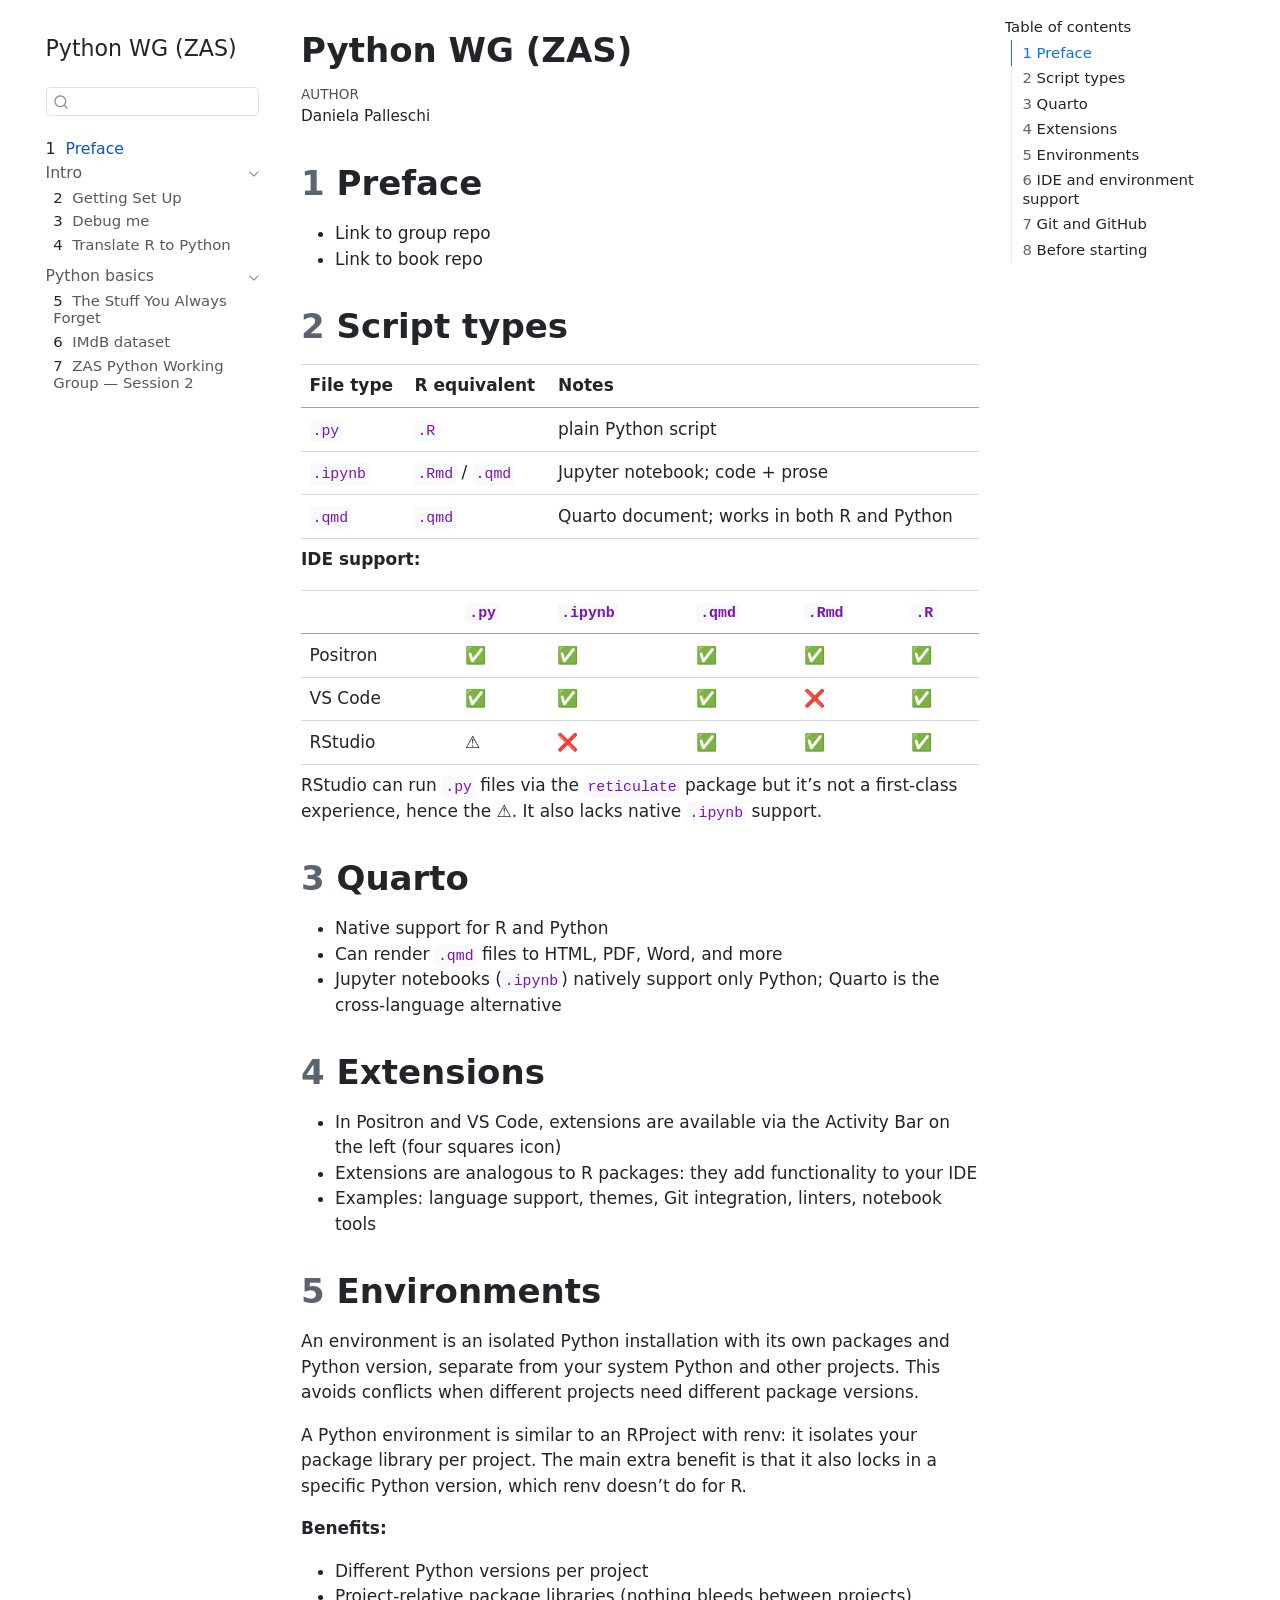
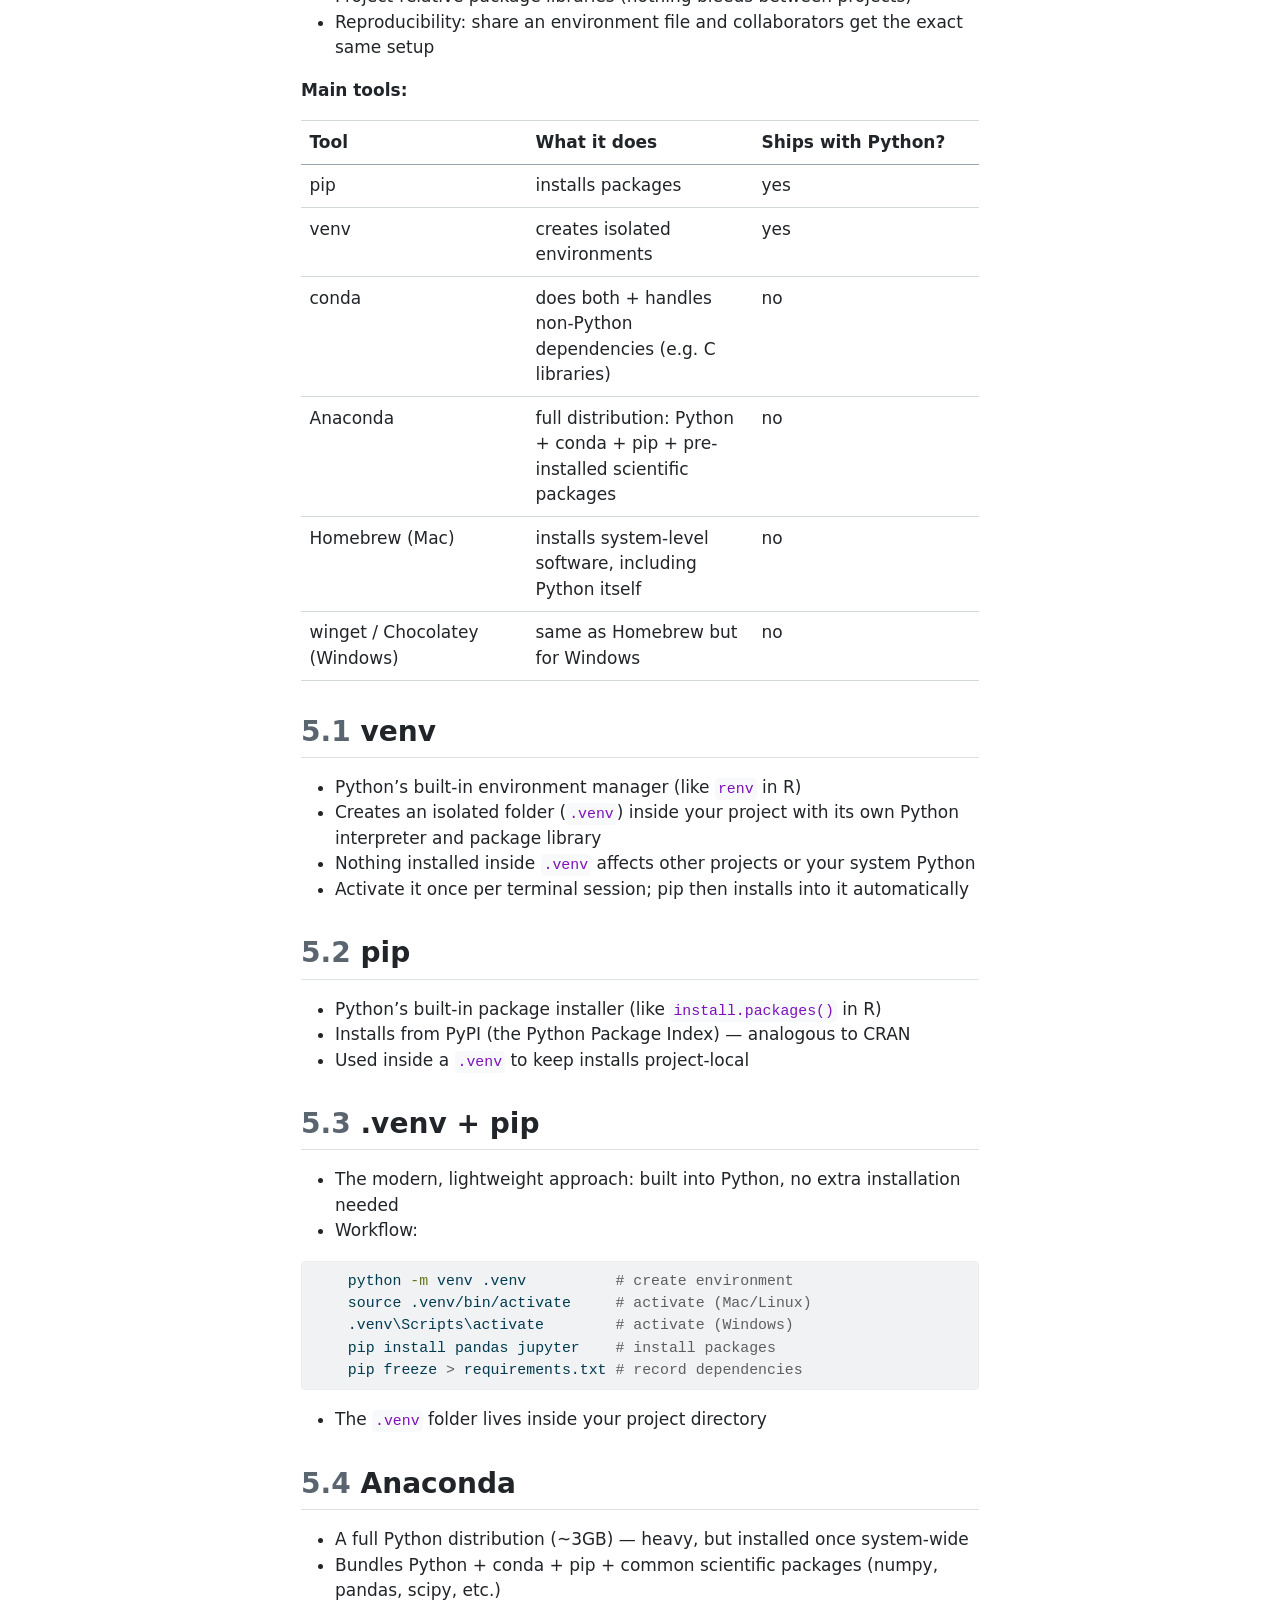
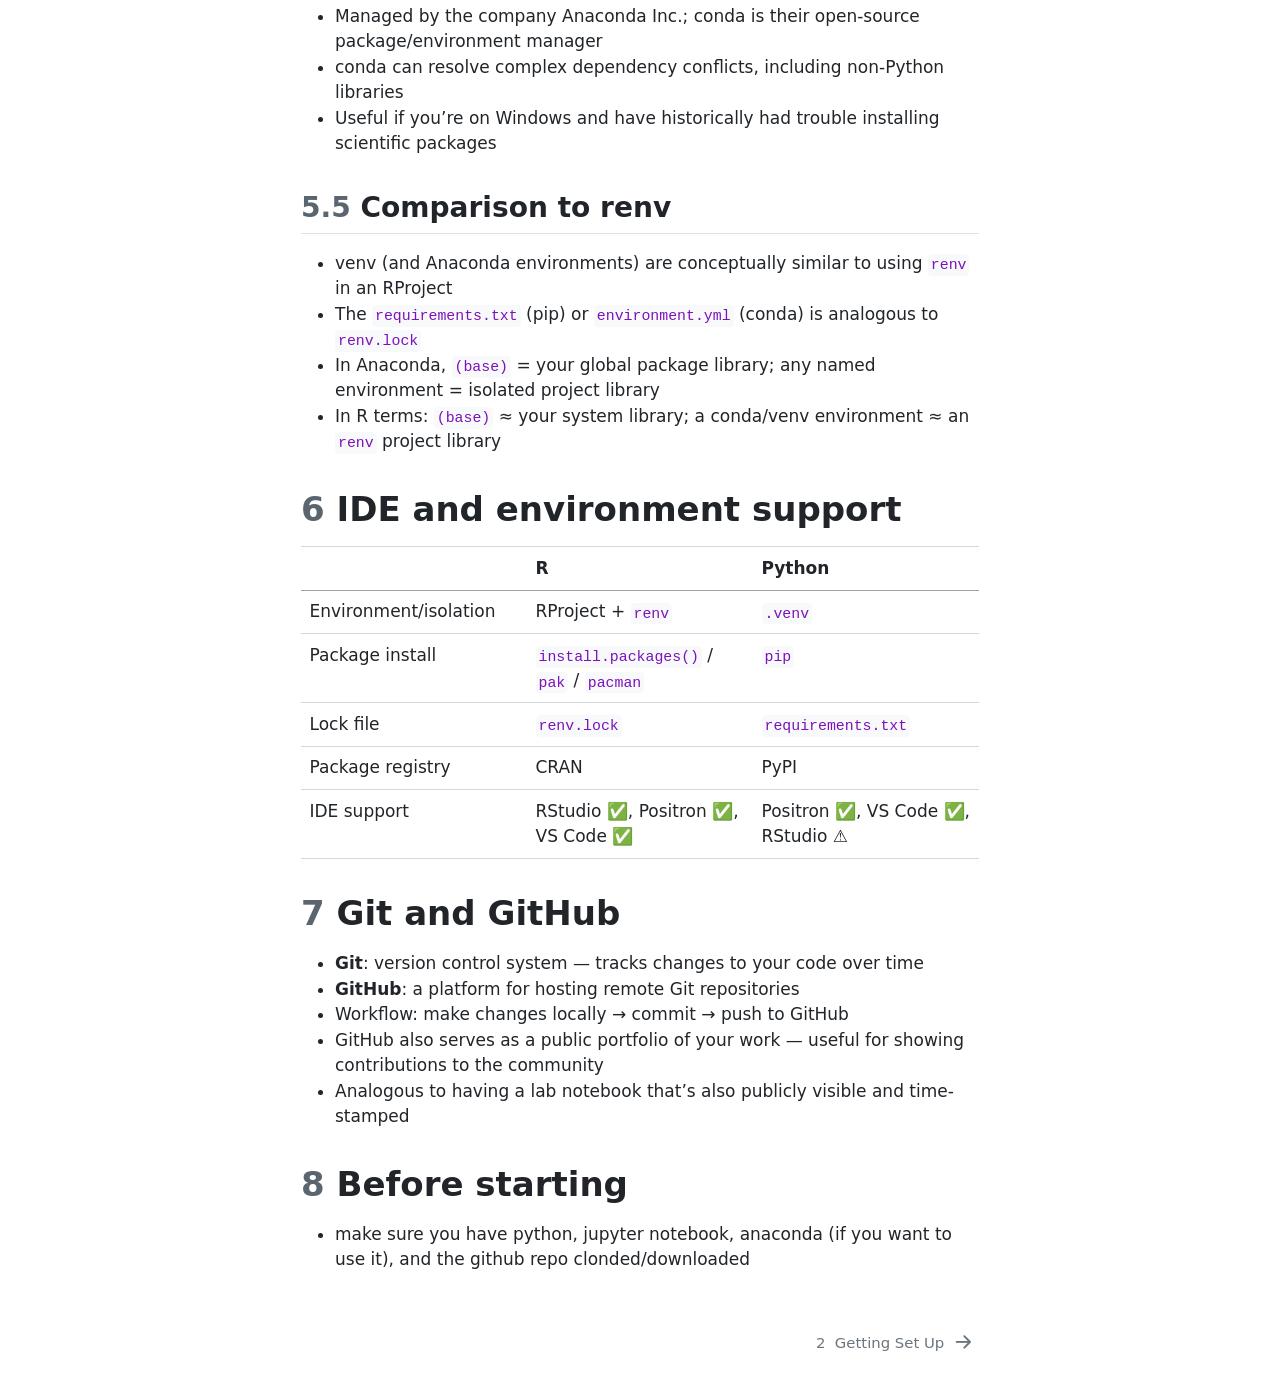
==== _book/index.html @ 99b17bc3 "edits & change code chunk styles" ====
<!DOCTYPE html>
<html xmlns="http://www.w3.org/1999/xhtml" lang="en" xml:lang="en"><head>

<meta charset="utf-8">
<meta name="generator" content="quarto-1.5.57">

<meta name="viewport" content="width=device-width, initial-scale=1.0, user-scalable=yes">

<meta name="author" content="Daniela Palleschi">

<title>Python WG (ZAS)</title>
<style>
code{white-space: pre-wrap;}
span.smallcaps{font-variant: small-caps;}
div.columns{display: flex; gap: min(4vw, 1.5em);}
div.column{flex: auto; overflow-x: auto;}
div.hanging-indent{margin-left: 1.5em; text-indent: -1.5em;}
ul.task-list{list-style: none;}
ul.task-list li input[type="checkbox"] {
  width: 0.8em;
  margin: 0 0.8em 0.2em -1em; /* quarto-specific, see https://github.com/quarto-dev/quarto-cli/issues/4556 */ 
  vertical-align: middle;
}
/* CSS for syntax highlighting */
pre > code.sourceCode { white-space: pre; position: relative; }
pre > code.sourceCode > span { line-height: 1.25; }
pre > code.sourceCode > span:empty { height: 1.2em; }
.sourceCode { overflow: visible; }
code.sourceCode > span { color: inherit; text-decoration: inherit; }
div.sourceCode { margin: 1em 0; }
pre.sourceCode { margin: 0; }
@media screen {
div.sourceCode { overflow: auto; }
}
@media print {
pre > code.sourceCode { white-space: pre-wrap; }
pre > code.sourceCode > span { display: inline-block; text-indent: -5em; padding-left: 5em; }
}
pre.numberSource code
  { counter-reset: source-line 0; }
pre.numberSource code > span
  { position: relative; left: -4em; counter-increment: source-line; }
pre.numberSource code > span > a:first-child::before
  { content: counter(source-line);
    position: relative; left: -1em; text-align: right; vertical-align: baseline;
    border: none; display: inline-block;
    -webkit-touch-callout: none; -webkit-user-select: none;
    -khtml-user-select: none; -moz-user-select: none;
    -ms-user-select: none; user-select: none;
    padding: 0 4px; width: 4em;
  }
pre.numberSource { margin-left: 3em;  padding-left: 4px; }
div.sourceCode
  {   }
@media screen {
pre > code.sourceCode > span > a:first-child::before { text-decoration: underline; }
}
</style>


<script src="site_libs/quarto-nav/quarto-nav.js"></script>
<script src="site_libs/quarto-nav/headroom.min.js"></script>
<script src="site_libs/clipboard/clipboard.min.js"></script>
<script src="site_libs/quarto-search/autocomplete.umd.js"></script>
<script src="site_libs/quarto-search/fuse.min.js"></script>
<script src="site_libs/quarto-search/quarto-search.js"></script>
<meta name="quarto:offset" content="./">
<link href="./daniela/01-intro/session1_handout.html" rel="next">
<script src="site_libs/quarto-html/quarto.js"></script>
<script src="site_libs/quarto-html/popper.min.js"></script>
<script src="site_libs/quarto-html/tippy.umd.min.js"></script>
<script src="site_libs/quarto-html/anchor.min.js"></script>
<link href="site_libs/quarto-html/tippy.css" rel="stylesheet">
<link href="site_libs/quarto-html/quarto-syntax-highlighting.css" rel="stylesheet" id="quarto-text-highlighting-styles">
<script src="site_libs/bootstrap/bootstrap.min.js"></script>
<link href="site_libs/bootstrap/bootstrap-icons.css" rel="stylesheet">
<link href="site_libs/bootstrap/bootstrap.min.css" rel="stylesheet" id="quarto-bootstrap" data-mode="light">
<script id="quarto-search-options" type="application/json">{
  "location": "sidebar",
  "copy-button": false,
  "collapse-after": 3,
  "panel-placement": "start",
  "type": "textbox",
  "limit": 50,
  "keyboard-shortcut": [
    "f",
    "/",
    "s"
  ],
  "show-item-context": false,
  "language": {
    "search-no-results-text": "No results",
    "search-matching-documents-text": "matching documents",
    "search-copy-link-title": "Copy link to search",
    "search-hide-matches-text": "Hide additional matches",
    "search-more-match-text": "more match in this document",
    "search-more-matches-text": "more matches in this document",
    "search-clear-button-title": "Clear",
    "search-text-placeholder": "",
    "search-detached-cancel-button-title": "Cancel",
    "search-submit-button-title": "Submit",
    "search-label": "Search"
  }
}</script>


<link rel="stylesheet" href="styles.css">
</head>

<body class="nav-sidebar floating">

<div id="quarto-search-results"></div>
  <header id="quarto-header" class="headroom fixed-top">
  <nav class="quarto-secondary-nav">
    <div class="container-fluid d-flex">
      <button type="button" class="quarto-btn-toggle btn" data-bs-toggle="collapse" role="button" data-bs-target=".quarto-sidebar-collapse-item" aria-controls="quarto-sidebar" aria-expanded="false" aria-label="Toggle sidebar navigation" onclick="if (window.quartoToggleHeadroom) { window.quartoToggleHeadroom(); }">
        <i class="bi bi-layout-text-sidebar-reverse"></i>
      </button>
        <nav class="quarto-page-breadcrumbs" aria-label="breadcrumb"><ol class="breadcrumb"><li class="breadcrumb-item"><a href="./index.html"><span class="chapter-number">1</span>&nbsp; <span class="chapter-title">Preface</span></a></li></ol></nav>
        <a class="flex-grow-1" role="navigation" data-bs-toggle="collapse" data-bs-target=".quarto-sidebar-collapse-item" aria-controls="quarto-sidebar" aria-expanded="false" aria-label="Toggle sidebar navigation" onclick="if (window.quartoToggleHeadroom) { window.quartoToggleHeadroom(); }">      
        </a>
      <button type="button" class="btn quarto-search-button" aria-label="Search" onclick="window.quartoOpenSearch();">
        <i class="bi bi-search"></i>
      </button>
    </div>
  </nav>
</header>
<!-- content -->
<div id="quarto-content" class="quarto-container page-columns page-rows-contents page-layout-article">
<!-- sidebar -->
  <nav id="quarto-sidebar" class="sidebar collapse collapse-horizontal quarto-sidebar-collapse-item sidebar-navigation floating overflow-auto">
    <div class="pt-lg-2 mt-2 text-left sidebar-header">
    <div class="sidebar-title mb-0 py-0">
      <a href="./">Python WG (ZAS)</a> 
    </div>
      </div>
        <div class="mt-2 flex-shrink-0 align-items-center">
        <div class="sidebar-search">
        <div id="quarto-search" class="" title="Search"></div>
        </div>
        </div>
    <div class="sidebar-menu-container"> 
    <ul class="list-unstyled mt-1">
        <li class="sidebar-item">
  <div class="sidebar-item-container"> 
  <a href="./index.html" class="sidebar-item-text sidebar-link active">
 <span class="menu-text"><span class="chapter-number">1</span>&nbsp; <span class="chapter-title">Preface</span></span></a>
  </div>
</li>
        <li class="sidebar-item sidebar-item-section">
      <div class="sidebar-item-container"> 
            <a class="sidebar-item-text sidebar-link text-start" data-bs-toggle="collapse" data-bs-target="#quarto-sidebar-section-1" role="navigation" aria-expanded="true">
 <span class="menu-text">Intro</span></a>
          <a class="sidebar-item-toggle text-start" data-bs-toggle="collapse" data-bs-target="#quarto-sidebar-section-1" role="navigation" aria-expanded="true" aria-label="Toggle section">
            <i class="bi bi-chevron-right ms-2"></i>
          </a> 
      </div>
      <ul id="quarto-sidebar-section-1" class="collapse list-unstyled sidebar-section depth1 show">  
          <li class="sidebar-item">
  <div class="sidebar-item-container"> 
  <a href="./daniela/01-intro/session1_handout.html" class="sidebar-item-text sidebar-link">
 <span class="menu-text"><span class="chapter-number">2</span>&nbsp; <span class="chapter-title">Getting Set Up</span></span></a>
  </div>
</li>
          <li class="sidebar-item">
  <div class="sidebar-item-container"> 
  <a href="./daniela/01-intro/exercise_01_debug_me.html" class="sidebar-item-text sidebar-link">
 <span class="menu-text"><span class="chapter-number">3</span>&nbsp; <span class="chapter-title">Debug me</span></span></a>
  </div>
</li>
          <li class="sidebar-item">
  <div class="sidebar-item-container"> 
  <a href="./daniela/01-intro/exercise_02_r_to_python.html" class="sidebar-item-text sidebar-link">
 <span class="menu-text"><span class="chapter-number">4</span>&nbsp; <span class="chapter-title">Translate R to Python</span></span></a>
  </div>
</li>
      </ul>
  </li>
        <li class="sidebar-item sidebar-item-section">
      <div class="sidebar-item-container"> 
            <a class="sidebar-item-text sidebar-link text-start" data-bs-toggle="collapse" data-bs-target="#quarto-sidebar-section-2" role="navigation" aria-expanded="true">
 <span class="menu-text">Python basics</span></a>
          <a class="sidebar-item-toggle text-start" data-bs-toggle="collapse" data-bs-target="#quarto-sidebar-section-2" role="navigation" aria-expanded="true" aria-label="Toggle section">
            <i class="bi bi-chevron-right ms-2"></i>
          </a> 
      </div>
      <ul id="quarto-sidebar-section-2" class="collapse list-unstyled sidebar-section depth1 show">  
          <li class="sidebar-item">
  <div class="sidebar-item-container"> 
  <a href="./daniela/02-basics/session2_handout.html" class="sidebar-item-text sidebar-link">
 <span class="menu-text"><span class="chapter-number">5</span>&nbsp; <span class="chapter-title">The Stuff You Always Forget</span></span></a>
  </div>
</li>
          <li class="sidebar-item">
  <div class="sidebar-item-container"> 
  <a href="./daniela/02-basics/cleaning-imdb-dataset.html" class="sidebar-item-text sidebar-link">
 <span class="menu-text"><span class="chapter-number">6</span>&nbsp; <span class="chapter-title">IMdB dataset</span></span></a>
  </div>
</li>
          <li class="sidebar-item">
  <div class="sidebar-item-container"> 
  <a href="./daniela/02-basics/session2_exercise.html" class="sidebar-item-text sidebar-link">
 <span class="menu-text"><span class="chapter-number">7</span>&nbsp; <span class="chapter-title">ZAS Python Working Group — Session 2</span></span></a>
  </div>
</li>
      </ul>
  </li>
    </ul>
    </div>
</nav>
<div id="quarto-sidebar-glass" class="quarto-sidebar-collapse-item" data-bs-toggle="collapse" data-bs-target=".quarto-sidebar-collapse-item"></div>
<!-- margin-sidebar -->
    <div id="quarto-margin-sidebar" class="sidebar margin-sidebar">
        <nav id="TOC" role="doc-toc" class="toc-active">
    <h2 id="toc-title">Table of contents</h2>
   
  <ul>
  <li><a href="#preface" id="toc-preface" class="nav-link active" data-scroll-target="#preface"><span class="header-section-number">1</span> Preface</a></li>
  <li><a href="#script-types" id="toc-script-types" class="nav-link" data-scroll-target="#script-types"><span class="header-section-number">2</span> Script types</a></li>
  <li><a href="#quarto" id="toc-quarto" class="nav-link" data-scroll-target="#quarto"><span class="header-section-number">3</span> Quarto</a></li>
  <li><a href="#extensions" id="toc-extensions" class="nav-link" data-scroll-target="#extensions"><span class="header-section-number">4</span> Extensions</a></li>
  <li><a href="#environments" id="toc-environments" class="nav-link" data-scroll-target="#environments"><span class="header-section-number">5</span> Environments</a>
  <ul class="collapse">
  <li><a href="#venv" id="toc-venv" class="nav-link" data-scroll-target="#venv"><span class="header-section-number">5.1</span> venv</a></li>
  <li><a href="#pip" id="toc-pip" class="nav-link" data-scroll-target="#pip"><span class="header-section-number">5.2</span> pip</a></li>
  <li><a href="#venv-pip" id="toc-venv-pip" class="nav-link" data-scroll-target="#venv-pip"><span class="header-section-number">5.3</span> .venv + pip</a></li>
  <li><a href="#anaconda" id="toc-anaconda" class="nav-link" data-scroll-target="#anaconda"><span class="header-section-number">5.4</span> Anaconda</a></li>
  <li><a href="#comparison-to-renv" id="toc-comparison-to-renv" class="nav-link" data-scroll-target="#comparison-to-renv"><span class="header-section-number">5.5</span> Comparison to renv</a></li>
  </ul></li>
  <li><a href="#ide-and-environment-support" id="toc-ide-and-environment-support" class="nav-link" data-scroll-target="#ide-and-environment-support"><span class="header-section-number">6</span> IDE and environment support</a></li>
  <li><a href="#git-and-github" id="toc-git-and-github" class="nav-link" data-scroll-target="#git-and-github"><span class="header-section-number">7</span> Git and GitHub</a></li>
  <li><a href="#before-starting" id="toc-before-starting" class="nav-link" data-scroll-target="#before-starting"><span class="header-section-number">8</span> Before starting</a></li>
  </ul>
</nav>
    </div>
<!-- main -->
<main class="content" id="quarto-document-content">

<header id="title-block-header" class="quarto-title-block default">
<div class="quarto-title">
<h1 class="title">Python WG (ZAS)</h1>
</div>



<div class="quarto-title-meta">

    <div>
    <div class="quarto-title-meta-heading">Author</div>
    <div class="quarto-title-meta-contents">
             <p>Daniela Palleschi </p>
          </div>
  </div>
    
  
    
  </div>
  


</header>


<section id="preface" class="level1" data-number="1">
<h1 data-number="1"><span class="header-section-number">1</span> Preface</h1>
<ul>
<li>Link to group repo</li>
<li>Link to book repo</li>
</ul>
</section>
<section id="script-types" class="level1" data-number="2">
<h1 data-number="2"><span class="header-section-number">2</span> Script types</h1>
<table class="caption-top table">
<thead>
<tr class="header">
<th>File type</th>
<th>R equivalent</th>
<th>Notes</th>
</tr>
</thead>
<tbody>
<tr class="odd">
<td><code>.py</code></td>
<td><code>.R</code></td>
<td>plain Python script</td>
</tr>
<tr class="even">
<td><code>.ipynb</code></td>
<td><code>.Rmd</code> / <code>.qmd</code></td>
<td>Jupyter notebook; code + prose</td>
</tr>
<tr class="odd">
<td><code>.qmd</code></td>
<td><code>.qmd</code></td>
<td>Quarto document; works in both R and Python</td>
</tr>
</tbody>
</table>
<p><strong>IDE support:</strong></p>
<table class="caption-top table">
<thead>
<tr class="header">
<th></th>
<th><code>.py</code></th>
<th><code>.ipynb</code></th>
<th><code>.qmd</code></th>
<th><code>.Rmd</code></th>
<th><code>.R</code></th>
</tr>
</thead>
<tbody>
<tr class="odd">
<td>Positron</td>
<td>✅</td>
<td>✅</td>
<td>✅</td>
<td>✅</td>
<td>✅</td>
</tr>
<tr class="even">
<td>VS Code</td>
<td>✅</td>
<td>✅</td>
<td>✅</td>
<td>❌</td>
<td>✅</td>
</tr>
<tr class="odd">
<td>RStudio</td>
<td>⚠️</td>
<td>❌</td>
<td>✅</td>
<td>✅</td>
<td>✅</td>
</tr>
</tbody>
</table>
<p>RStudio can run <code>.py</code> files via the <code>reticulate</code> package but it’s not a first-class experience, hence the ⚠️. It also lacks native <code>.ipynb</code> support.</p>
</section>
<section id="quarto" class="level1" data-number="3">
<h1 data-number="3"><span class="header-section-number">3</span> Quarto</h1>
<ul>
<li>Native support for R and Python</li>
<li>Can render <code>.qmd</code> files to HTML, PDF, Word, and more</li>
<li>Jupyter notebooks (<code>.ipynb</code>) natively support only Python; Quarto is the cross-language alternative</li>
</ul>
</section>
<section id="extensions" class="level1" data-number="4">
<h1 data-number="4"><span class="header-section-number">4</span> Extensions</h1>
<ul>
<li>In Positron and VS Code, extensions are available via the Activity Bar on the left (four squares icon)</li>
<li>Extensions are analogous to R packages: they add functionality to your IDE</li>
<li>Examples: language support, themes, Git integration, linters, notebook tools</li>
</ul>
</section>
<section id="environments" class="level1" data-number="5">
<h1 data-number="5"><span class="header-section-number">5</span> Environments</h1>
<p>An environment is an isolated Python installation with its own packages and Python version, separate from your system Python and other projects. This avoids conflicts when different projects need different package versions.</p>
<p>A Python environment is similar to an RProject with renv: it isolates your package library per project. The main extra benefit is that it also locks in a specific Python version, which renv doesn’t do for R.</p>
<p><strong>Benefits:</strong></p>
<ul>
<li>Different Python versions per project</li>
<li>Project-relative package libraries (nothing bleeds between projects)</li>
<li>Reproducibility: share an environment file and collaborators get the exact same setup</li>
</ul>
<p><strong>Main tools:</strong></p>
<table class="caption-top table">
<colgroup>
<col style="width: 33%">
<col style="width: 33%">
<col style="width: 33%">
</colgroup>
<thead>
<tr class="header">
<th>Tool</th>
<th>What it does</th>
<th>Ships with Python?</th>
</tr>
</thead>
<tbody>
<tr class="odd">
<td>pip</td>
<td>installs packages</td>
<td>yes</td>
</tr>
<tr class="even">
<td>venv</td>
<td>creates isolated environments</td>
<td>yes</td>
</tr>
<tr class="odd">
<td>conda</td>
<td>does both + handles non-Python dependencies (e.g.&nbsp;C libraries)</td>
<td>no</td>
</tr>
<tr class="even">
<td>Anaconda</td>
<td>full distribution: Python + conda + pip + pre-installed scientific packages</td>
<td>no</td>
</tr>
<tr class="odd">
<td>Homebrew (Mac)</td>
<td>installs system-level software, including Python itself</td>
<td>no</td>
</tr>
<tr class="even">
<td>winget / Chocolatey (Windows)</td>
<td>same as Homebrew but for Windows</td>
<td>no</td>
</tr>
</tbody>
</table>
<section id="venv" class="level2" data-number="5.1">
<h2 data-number="5.1" class="anchored" data-anchor-id="venv"><span class="header-section-number">5.1</span> venv</h2>
<ul>
<li>Python’s built-in environment manager (like <code>renv</code> in R)</li>
<li>Creates an isolated folder (<code>.venv</code>) inside your project with its own Python interpreter and package library</li>
<li>Nothing installed inside <code>.venv</code> affects other projects or your system Python</li>
<li>Activate it once per terminal session; pip then installs into it automatically</li>
</ul>
</section>
<section id="pip" class="level2" data-number="5.2">
<h2 data-number="5.2" class="anchored" data-anchor-id="pip"><span class="header-section-number">5.2</span> pip</h2>
<ul>
<li>Python’s built-in package installer (like <code>install.packages()</code> in R)</li>
<li>Installs from PyPI (the Python Package Index) — analogous to CRAN</li>
<li>Used inside a <code>.venv</code> to keep installs project-local</li>
</ul>
</section>
<section id="venv-pip" class="level2" data-number="5.3">
<h2 data-number="5.3" class="anchored" data-anchor-id="venv-pip"><span class="header-section-number">5.3</span> .venv + pip</h2>
<ul>
<li>The modern, lightweight approach: built into Python, no extra installation needed</li>
<li>Workflow:</li>
</ul>
<div class="sourceCode" id="cb1"><pre class="sourceCode bash code-with-copy"><code class="sourceCode bash"><span id="cb1-1"><a href="#cb1-1" aria-hidden="true" tabindex="-1"></a>    <span class="ex">python</span> <span class="at">-m</span> venv .venv          <span class="co"># create environment</span></span>
<span id="cb1-2"><a href="#cb1-2" aria-hidden="true" tabindex="-1"></a>    <span class="bu">source</span> .venv/bin/activate     <span class="co"># activate (Mac/Linux)</span></span>
<span id="cb1-3"><a href="#cb1-3" aria-hidden="true" tabindex="-1"></a>    <span class="ex">.venv\Scripts\activate</span>        <span class="co"># activate (Windows)</span></span>
<span id="cb1-4"><a href="#cb1-4" aria-hidden="true" tabindex="-1"></a>    <span class="ex">pip</span> install pandas jupyter    <span class="co"># install packages</span></span>
<span id="cb1-5"><a href="#cb1-5" aria-hidden="true" tabindex="-1"></a>    <span class="ex">pip</span> freeze <span class="op">&gt;</span> requirements.txt <span class="co"># record dependencies</span></span></code><button title="Copy to Clipboard" class="code-copy-button"><i class="bi"></i></button></pre></div>
<ul>
<li>The <code>.venv</code> folder lives inside your project directory</li>
</ul>
</section>
<section id="anaconda" class="level2" data-number="5.4">
<h2 data-number="5.4" class="anchored" data-anchor-id="anaconda"><span class="header-section-number">5.4</span> Anaconda</h2>
<ul>
<li>A full Python distribution (~3GB) — heavy, but installed once system-wide</li>
<li>Bundles Python + conda + pip + common scientific packages (numpy, pandas, scipy, etc.)</li>
<li>Managed by the company Anaconda Inc.; conda is their open-source package/environment manager</li>
<li>conda can resolve complex dependency conflicts, including non-Python libraries</li>
<li>Useful if you’re on Windows and have historically had trouble installing scientific packages</li>
</ul>
</section>
<section id="comparison-to-renv" class="level2" data-number="5.5">
<h2 data-number="5.5" class="anchored" data-anchor-id="comparison-to-renv"><span class="header-section-number">5.5</span> Comparison to renv</h2>
<ul>
<li>venv (and Anaconda environments) are conceptually similar to using <code>renv</code> in an RProject</li>
<li>The <code>requirements.txt</code> (pip) or <code>environment.yml</code> (conda) is analogous to <code>renv.lock</code></li>
<li>In Anaconda, <code>(base)</code> = your global package library; any named environment = isolated project library</li>
<li>In R terms: <code>(base)</code> ≈ your system library; a conda/venv environment ≈ an <code>renv</code> project library</li>
</ul>
</section>
</section>
<section id="ide-and-environment-support" class="level1" data-number="6">
<h1 data-number="6"><span class="header-section-number">6</span> IDE and environment support</h1>
<table class="caption-top table">
<colgroup>
<col style="width: 33%">
<col style="width: 33%">
<col style="width: 33%">
</colgroup>
<thead>
<tr class="header">
<th></th>
<th>R</th>
<th>Python</th>
</tr>
</thead>
<tbody>
<tr class="odd">
<td>Environment/isolation</td>
<td>RProject + <code>renv</code></td>
<td><code>.venv</code></td>
</tr>
<tr class="even">
<td>Package install</td>
<td><code>install.packages()</code> / <code>pak</code> / <code>pacman</code></td>
<td><code>pip</code></td>
</tr>
<tr class="odd">
<td>Lock file</td>
<td><code>renv.lock</code></td>
<td><code>requirements.txt</code></td>
</tr>
<tr class="even">
<td>Package registry</td>
<td>CRAN</td>
<td>PyPI</td>
</tr>
<tr class="odd">
<td>IDE support</td>
<td>RStudio ✅, Positron ✅, VS Code ✅</td>
<td>Positron ✅, VS Code ✅, RStudio ⚠️</td>
</tr>
</tbody>
</table>
</section>
<section id="git-and-github" class="level1" data-number="7">
<h1 data-number="7"><span class="header-section-number">7</span> Git and GitHub</h1>
<ul>
<li><strong>Git</strong>: version control system — tracks changes to your code over time</li>
<li><strong>GitHub</strong>: a platform for hosting remote Git repositories</li>
<li>Workflow: make changes locally → commit → push to GitHub</li>
<li>GitHub also serves as a public portfolio of your work — useful for showing contributions to the community</li>
<li>Analogous to having a lab notebook that’s also publicly visible and time-stamped</li>
</ul>
</section>
<section id="before-starting" class="level1" data-number="8">
<h1 data-number="8"><span class="header-section-number">8</span> Before starting</h1>
<ul>
<li>make sure you have python, jupyter notebook, anaconda (if you want to use it), and the github repo clonded/downloaded</li>
</ul>


</section>

</main> <!-- /main -->
<script id="quarto-html-after-body" type="application/javascript">
window.document.addEventListener("DOMContentLoaded", function (event) {
  const toggleBodyColorMode = (bsSheetEl) => {
    const mode = bsSheetEl.getAttribute("data-mode");
    const bodyEl = window.document.querySelector("body");
    if (mode === "dark") {
      bodyEl.classList.add("quarto-dark");
      bodyEl.classList.remove("quarto-light");
    } else {
      bodyEl.classList.add("quarto-light");
      bodyEl.classList.remove("quarto-dark");
    }
  }
  const toggleBodyColorPrimary = () => {
    const bsSheetEl = window.document.querySelector("link#quarto-bootstrap");
    if (bsSheetEl) {
      toggleBodyColorMode(bsSheetEl);
    }
  }
  toggleBodyColorPrimary();  
  const icon = "";
  const anchorJS = new window.AnchorJS();
  anchorJS.options = {
    placement: 'right',
    icon: icon
  };
  anchorJS.add('.anchored');
  const isCodeAnnotation = (el) => {
    for (const clz of el.classList) {
      if (clz.startsWith('code-annotation-')) {                     
        return true;
      }
    }
    return false;
  }
  const onCopySuccess = function(e) {
    // button target
    const button = e.trigger;
    // don't keep focus
    button.blur();
    // flash "checked"
    button.classList.add('code-copy-button-checked');
    var currentTitle = button.getAttribute("title");
    button.setAttribute("title", "Copied!");
    let tooltip;
    if (window.bootstrap) {
      button.setAttribute("data-bs-toggle", "tooltip");
      button.setAttribute("data-bs-placement", "left");
      button.setAttribute("data-bs-title", "Copied!");
      tooltip = new bootstrap.Tooltip(button, 
        { trigger: "manual", 
          customClass: "code-copy-button-tooltip",
          offset: [0, -8]});
      tooltip.show();    
    }
    setTimeout(function() {
      if (tooltip) {
        tooltip.hide();
        button.removeAttribute("data-bs-title");
        button.removeAttribute("data-bs-toggle");
        button.removeAttribute("data-bs-placement");
      }
      button.setAttribute("title", currentTitle);
      button.classList.remove('code-copy-button-checked');
    }, 1000);
    // clear code selection
    e.clearSelection();
  }
  const getTextToCopy = function(trigger) {
      const codeEl = trigger.previousElementSibling.cloneNode(true);
      for (const childEl of codeEl.children) {
        if (isCodeAnnotation(childEl)) {
          childEl.remove();
        }
      }
      return codeEl.innerText;
  }
  const clipboard = new window.ClipboardJS('.code-copy-button:not([data-in-quarto-modal])', {
    text: getTextToCopy
  });
  clipboard.on('success', onCopySuccess);
  if (window.document.getElementById('quarto-embedded-source-code-modal')) {
    // For code content inside modals, clipBoardJS needs to be initialized with a container option
    // TODO: Check when it could be a function (https://github.com/zenorocha/clipboard.js/issues/860)
    const clipboardModal = new window.ClipboardJS('.code-copy-button[data-in-quarto-modal]', {
      text: getTextToCopy,
      container: window.document.getElementById('quarto-embedded-source-code-modal')
    });
    clipboardModal.on('success', onCopySuccess);
  }
    var localhostRegex = new RegExp(/^(?:http|https):\/\/localhost\:?[0-9]*\//);
    var mailtoRegex = new RegExp(/^mailto:/);
      var filterRegex = new RegExp('/' + window.location.host + '/');
    var isInternal = (href) => {
        return filterRegex.test(href) || localhostRegex.test(href) || mailtoRegex.test(href);
    }
    // Inspect non-navigation links and adorn them if external
 	var links = window.document.querySelectorAll('a[href]:not(.nav-link):not(.navbar-brand):not(.toc-action):not(.sidebar-link):not(.sidebar-item-toggle):not(.pagination-link):not(.no-external):not([aria-hidden]):not(.dropdown-item):not(.quarto-navigation-tool):not(.about-link)');
    for (var i=0; i<links.length; i++) {
      const link = links[i];
      if (!isInternal(link.href)) {
        // undo the damage that might have been done by quarto-nav.js in the case of
        // links that we want to consider external
        if (link.dataset.originalHref !== undefined) {
          link.href = link.dataset.originalHref;
        }
      }
    }
  function tippyHover(el, contentFn, onTriggerFn, onUntriggerFn) {
    const config = {
      allowHTML: true,
      maxWidth: 500,
      delay: 100,
      arrow: false,
      appendTo: function(el) {
          return el.parentElement;
      },
      interactive: true,
      interactiveBorder: 10,
      theme: 'quarto',
      placement: 'bottom-start',
    };
    if (contentFn) {
      config.content = contentFn;
    }
    if (onTriggerFn) {
      config.onTrigger = onTriggerFn;
    }
    if (onUntriggerFn) {
      config.onUntrigger = onUntriggerFn;
    }
    window.tippy(el, config); 
  }
  const noterefs = window.document.querySelectorAll('a[role="doc-noteref"]');
  for (var i=0; i<noterefs.length; i++) {
    const ref = noterefs[i];
    tippyHover(ref, function() {
      // use id or data attribute instead here
      let href = ref.getAttribute('data-footnote-href') || ref.getAttribute('href');
      try { href = new URL(href).hash; } catch {}
      const id = href.replace(/^#\/?/, "");
      const note = window.document.getElementById(id);
      if (note) {
        return note.innerHTML;
      } else {
        return "";
      }
    });
  }
  const xrefs = window.document.querySelectorAll('a.quarto-xref');
  const processXRef = (id, note) => {
    // Strip column container classes
    const stripColumnClz = (el) => {
      el.classList.remove("page-full", "page-columns");
      if (el.children) {
        for (const child of el.children) {
          stripColumnClz(child);
        }
      }
    }
    stripColumnClz(note)
    if (id === null || id.startsWith('sec-')) {
      // Special case sections, only their first couple elements
      const container = document.createElement("div");
      if (note.children && note.children.length > 2) {
        container.appendChild(note.children[0].cloneNode(true));
        for (let i = 1; i < note.children.length; i++) {
          const child = note.children[i];
          if (child.tagName === "P" && child.innerText === "") {
            continue;
          } else {
            container.appendChild(child.cloneNode(true));
            break;
          }
        }
        if (window.Quarto?.typesetMath) {
          window.Quarto.typesetMath(container);
        }
        return container.innerHTML
      } else {
        if (window.Quarto?.typesetMath) {
          window.Quarto.typesetMath(note);
        }
        return note.innerHTML;
      }
    } else {
      // Remove any anchor links if they are present
      const anchorLink = note.querySelector('a.anchorjs-link');
      if (anchorLink) {
        anchorLink.remove();
      }
      if (window.Quarto?.typesetMath) {
        window.Quarto.typesetMath(note);
      }
      // TODO in 1.5, we should make sure this works without a callout special case
      if (note.classList.contains("callout")) {
        return note.outerHTML;
      } else {
        return note.innerHTML;
      }
    }
  }
  for (var i=0; i<xrefs.length; i++) {
    const xref = xrefs[i];
    tippyHover(xref, undefined, function(instance) {
      instance.disable();
      let url = xref.getAttribute('href');
      let hash = undefined; 
      if (url.startsWith('#')) {
        hash = url;
      } else {
        try { hash = new URL(url).hash; } catch {}
      }
      if (hash) {
        const id = hash.replace(/^#\/?/, "");
        const note = window.document.getElementById(id);
        if (note !== null) {
          try {
            const html = processXRef(id, note.cloneNode(true));
            instance.setContent(html);
          } finally {
            instance.enable();
            instance.show();
          }
        } else {
          // See if we can fetch this
          fetch(url.split('#')[0])
          .then(res => res.text())
          .then(html => {
            const parser = new DOMParser();
            const htmlDoc = parser.parseFromString(html, "text/html");
            const note = htmlDoc.getElementById(id);
            if (note !== null) {
              const html = processXRef(id, note);
              instance.setContent(html);
            } 
          }).finally(() => {
            instance.enable();
            instance.show();
          });
        }
      } else {
        // See if we can fetch a full url (with no hash to target)
        // This is a special case and we should probably do some content thinning / targeting
        fetch(url)
        .then(res => res.text())
        .then(html => {
          const parser = new DOMParser();
          const htmlDoc = parser.parseFromString(html, "text/html");
          const note = htmlDoc.querySelector('main.content');
          if (note !== null) {
            // This should only happen for chapter cross references
            // (since there is no id in the URL)
            // remove the first header
            if (note.children.length > 0 && note.children[0].tagName === "HEADER") {
              note.children[0].remove();
            }
            const html = processXRef(null, note);
            instance.setContent(html);
          } 
        }).finally(() => {
          instance.enable();
          instance.show();
        });
      }
    }, function(instance) {
    });
  }
      let selectedAnnoteEl;
      const selectorForAnnotation = ( cell, annotation) => {
        let cellAttr = 'data-code-cell="' + cell + '"';
        let lineAttr = 'data-code-annotation="' +  annotation + '"';
        const selector = 'span[' + cellAttr + '][' + lineAttr + ']';
        return selector;
      }
      const selectCodeLines = (annoteEl) => {
        const doc = window.document;
        const targetCell = annoteEl.getAttribute("data-target-cell");
        const targetAnnotation = annoteEl.getAttribute("data-target-annotation");
        const annoteSpan = window.document.querySelector(selectorForAnnotation(targetCell, targetAnnotation));
        const lines = annoteSpan.getAttribute("data-code-lines").split(",");
        const lineIds = lines.map((line) => {
          return targetCell + "-" + line;
        })
        let top = null;
        let height = null;
        let parent = null;
        if (lineIds.length > 0) {
            //compute the position of the single el (top and bottom and make a div)
            const el = window.document.getElementById(lineIds[0]);
            top = el.offsetTop;
            height = el.offsetHeight;
            parent = el.parentElement.parentElement;
          if (lineIds.length > 1) {
            const lastEl = window.document.getElementById(lineIds[lineIds.length - 1]);
            const bottom = lastEl.offsetTop + lastEl.offsetHeight;
            height = bottom - top;
          }
          if (top !== null && height !== null && parent !== null) {
            // cook up a div (if necessary) and position it 
            let div = window.document.getElementById("code-annotation-line-highlight");
            if (div === null) {
              div = window.document.createElement("div");
              div.setAttribute("id", "code-annotation-line-highlight");
              div.style.position = 'absolute';
              parent.appendChild(div);
            }
            div.style.top = top - 2 + "px";
            div.style.height = height + 4 + "px";
            div.style.left = 0;
            let gutterDiv = window.document.getElementById("code-annotation-line-highlight-gutter");
            if (gutterDiv === null) {
              gutterDiv = window.document.createElement("div");
              gutterDiv.setAttribute("id", "code-annotation-line-highlight-gutter");
              gutterDiv.style.position = 'absolute';
              const codeCell = window.document.getElementById(targetCell);
              const gutter = codeCell.querySelector('.code-annotation-gutter');
              gutter.appendChild(gutterDiv);
            }
            gutterDiv.style.top = top - 2 + "px";
            gutterDiv.style.height = height + 4 + "px";
          }
          selectedAnnoteEl = annoteEl;
        }
      };
      const unselectCodeLines = () => {
        const elementsIds = ["code-annotation-line-highlight", "code-annotation-line-highlight-gutter"];
        elementsIds.forEach((elId) => {
          const div = window.document.getElementById(elId);
          if (div) {
            div.remove();
          }
        });
        selectedAnnoteEl = undefined;
      };
        // Handle positioning of the toggle
    window.addEventListener(
      "resize",
      throttle(() => {
        elRect = undefined;
        if (selectedAnnoteEl) {
          selectCodeLines(selectedAnnoteEl);
        }
      }, 10)
    );
    function throttle(fn, ms) {
    let throttle = false;
    let timer;
      return (...args) => {
        if(!throttle) { // first call gets through
            fn.apply(this, args);
            throttle = true;
        } else { // all the others get throttled
            if(timer) clearTimeout(timer); // cancel #2
            timer = setTimeout(() => {
              fn.apply(this, args);
              timer = throttle = false;
            }, ms);
        }
      };
    }
      // Attach click handler to the DT
      const annoteDls = window.document.querySelectorAll('dt[data-target-cell]');
      for (const annoteDlNode of annoteDls) {
        annoteDlNode.addEventListener('click', (event) => {
          const clickedEl = event.target;
          if (clickedEl !== selectedAnnoteEl) {
            unselectCodeLines();
            const activeEl = window.document.querySelector('dt[data-target-cell].code-annotation-active');
            if (activeEl) {
              activeEl.classList.remove('code-annotation-active');
            }
            selectCodeLines(clickedEl);
            clickedEl.classList.add('code-annotation-active');
          } else {
            // Unselect the line
            unselectCodeLines();
            clickedEl.classList.remove('code-annotation-active');
          }
        });
      }
  const findCites = (el) => {
    const parentEl = el.parentElement;
    if (parentEl) {
      const cites = parentEl.dataset.cites;
      if (cites) {
        return {
          el,
          cites: cites.split(' ')
        };
      } else {
        return findCites(el.parentElement)
      }
    } else {
      return undefined;
    }
  };
  var bibliorefs = window.document.querySelectorAll('a[role="doc-biblioref"]');
  for (var i=0; i<bibliorefs.length; i++) {
    const ref = bibliorefs[i];
    const citeInfo = findCites(ref);
    if (citeInfo) {
      tippyHover(citeInfo.el, function() {
        var popup = window.document.createElement('div');
        citeInfo.cites.forEach(function(cite) {
          var citeDiv = window.document.createElement('div');
          citeDiv.classList.add('hanging-indent');
          citeDiv.classList.add('csl-entry');
          var biblioDiv = window.document.getElementById('ref-' + cite);
          if (biblioDiv) {
            citeDiv.innerHTML = biblioDiv.innerHTML;
          }
          popup.appendChild(citeDiv);
        });
        return popup.innerHTML;
      });
    }
  }
});
</script>
<nav class="page-navigation">
  <div class="nav-page nav-page-previous">
  </div>
  <div class="nav-page nav-page-next">
      <a href="./daniela/01-intro/session1_handout.html" class="pagination-link" aria-label="Getting Set Up">
        <span class="nav-page-text"><span class="chapter-number">2</span>&nbsp; <span class="chapter-title">Getting Set Up</span></span> <i class="bi bi-arrow-right-short"></i>
      </a>
  </div>
</nav>
</div> <!-- /content -->




</body></html>
---- _book/site_libs/quarto-html/tippy.css ----
.tippy-box[data-animation=fade][data-state=hidden]{opacity:0}[data-tippy-root]{max-width:calc(100vw - 10px)}.tippy-box{position:relative;background-color:#333;color:#fff;border-radius:4px;font-size:14px;line-height:1.4;white-space:normal;outline:0;transition-property:transform,visibility,opacity}.tippy-box[data-placement^=top]>.tippy-arrow{bottom:0}.tippy-box[data-placement^=top]>.tippy-arrow:before{bottom:-7px;left:0;border-width:8px 8px 0;border-top-color:initial;transform-origin:center top}.tippy-box[data-placement^=bottom]>.tippy-arrow{top:0}.tippy-box[data-placement^=bottom]>.tippy-arrow:before{top:-7px;left:0;border-width:0 8px 8px;border-bottom-color:initial;transform-origin:center bottom}.tippy-box[data-placement^=left]>.tippy-arrow{right:0}.tippy-box[data-placement^=left]>.tippy-arrow:before{border-width:8px 0 8px 8px;border-left-color:initial;right:-7px;transform-origin:center left}.tippy-box[data-placement^=right]>.tippy-arrow{left:0}.tippy-box[data-placement^=right]>.tippy-arrow:before{left:-7px;border-width:8px 8px 8px 0;border-right-color:initial;transform-origin:center right}.tippy-box[data-inertia][data-state=visible]{transition-timing-function:cubic-bezier(.54,1.5,.38,1.11)}.tippy-arrow{width:16px;height:16px;color:#333}.tippy-arrow:before{content:"";position:absolute;border-color:transparent;border-style:solid}.tippy-content{position:relative;padding:5px 9px;z-index:1}
---- _book/site_libs/quarto-html/quarto-syntax-highlighting.css ----
/* quarto syntax highlight colors */
:root {
  --quarto-hl-ot-color: #003B4F;
  --quarto-hl-at-color: #657422;
  --quarto-hl-ss-color: #20794D;
  --quarto-hl-an-color: #5E5E5E;
  --quarto-hl-fu-color: #4758AB;
  --quarto-hl-st-color: #20794D;
  --quarto-hl-cf-color: #003B4F;
  --quarto-hl-op-color: #5E5E5E;
  --quarto-hl-er-color: #AD0000;
  --quarto-hl-bn-color: #AD0000;
  --quarto-hl-al-color: #AD0000;
  --quarto-hl-va-color: #111111;
  --quarto-hl-bu-color: inherit;
  --quarto-hl-ex-color: inherit;
  --quarto-hl-pp-color: #AD0000;
  --quarto-hl-in-color: #5E5E5E;
  --quarto-hl-vs-color: #20794D;
  --quarto-hl-wa-color: #5E5E5E;
  --quarto-hl-do-color: #5E5E5E;
  --quarto-hl-im-color: #00769E;
  --quarto-hl-ch-color: #20794D;
  --quarto-hl-dt-color: #AD0000;
  --quarto-hl-fl-color: #AD0000;
  --quarto-hl-co-color: #5E5E5E;
  --quarto-hl-cv-color: #5E5E5E;
  --quarto-hl-cn-color: #8f5902;
  --quarto-hl-sc-color: #5E5E5E;
  --quarto-hl-dv-color: #AD0000;
  --quarto-hl-kw-color: #003B4F;
}

/* other quarto variables */
:root {
  --quarto-font-monospace: SFMono-Regular, Menlo, Monaco, Consolas, "Liberation Mono", "Courier New", monospace;
}

pre > code.sourceCode > span {
  color: #003B4F;
}

code span {
  color: #003B4F;
}

code.sourceCode > span {
  color: #003B4F;
}

div.sourceCode,
div.sourceCode pre.sourceCode {
  color: #003B4F;
}

code span.ot {
  color: #003B4F;
  font-style: inherit;
}

code span.at {
  color: #657422;
  font-style: inherit;
}

code span.ss {
  color: #20794D;
  font-style: inherit;
}

code span.an {
  color: #5E5E5E;
  font-style: inherit;
}

code span.fu {
  color: #4758AB;
  font-style: inherit;
}

code span.st {
  color: #20794D;
  font-style: inherit;
}

code span.cf {
  color: #003B4F;
  font-weight: bold;
  font-style: inherit;
}

code span.op {
  color: #5E5E5E;
  font-style: inherit;
}

code span.er {
  color: #AD0000;
  font-style: inherit;
}

code span.bn {
  color: #AD0000;
  font-style: inherit;
}

code span.al {
  color: #AD0000;
  font-style: inherit;
}

code span.va {
  color: #111111;
  font-style: inherit;
}

code span.bu {
  font-style: inherit;
}

code span.ex {
  font-style: inherit;
}

code span.pp {
  color: #AD0000;
  font-style: inherit;
}

code span.in {
  color: #5E5E5E;
  font-style: inherit;
}

code span.vs {
  color: #20794D;
  font-style: inherit;
}

code span.wa {
  color: #5E5E5E;
  font-style: italic;
}

code span.do {
  color: #5E5E5E;
  font-style: italic;
}

code span.im {
  color: #00769E;
  font-style: inherit;
}

code span.ch {
  color: #20794D;
  font-style: inherit;
}

code span.dt {
  color: #AD0000;
  font-style: inherit;
}

code span.fl {
  color: #AD0000;
  font-style: inherit;
}

code span.co {
  color: #5E5E5E;
  font-style: inherit;
}

code span.cv {
  color: #5E5E5E;
  font-style: italic;
}

code span.cn {
  color: #8f5902;
  font-style: inherit;
}

code span.sc {
  color: #5E5E5E;
  font-style: inherit;
}

code span.dv {
  color: #AD0000;
  font-style: inherit;
}

code span.kw {
  color: #003B4F;
  font-weight: bold;
  font-style: inherit;
}

.prevent-inlining {
  content: "</";
}

/*# sourceMappingURL=debc5d5d77c3f9108843748ff7464032.css.map */
---- _book/styles.css ----
/* Python blocks */
div.sourceCode:has(pre.sourceCode.python) {
  background-color: #fdf8e8;
  border-left: 4px solid #f0c040;
  position: relative;
}

div.sourceCode:has(pre.sourceCode.python)::before {
  content: "Python";
  position: absolute;
  top: 4px;
  right: 8px;
  font-size: 0.7em;
  font-weight: bold;
  color: #f0c040;
  opacity: 1;
}

/* R blocks */
div.sourceCode:has(pre.sourceCode.r) {
  background-color: #e8f0f7;
  border-left: 4px solid #4a90c4;
  position: relative;
}

div.sourceCode:has(pre.sourceCode.r)::before {
  content: "R";
  position: absolute;
  top: 4px;
  right: 8px;
  font-size: 0.7em;
  font-weight: bold;
  color: #4a90c4;
  opacity: 0.8;
}
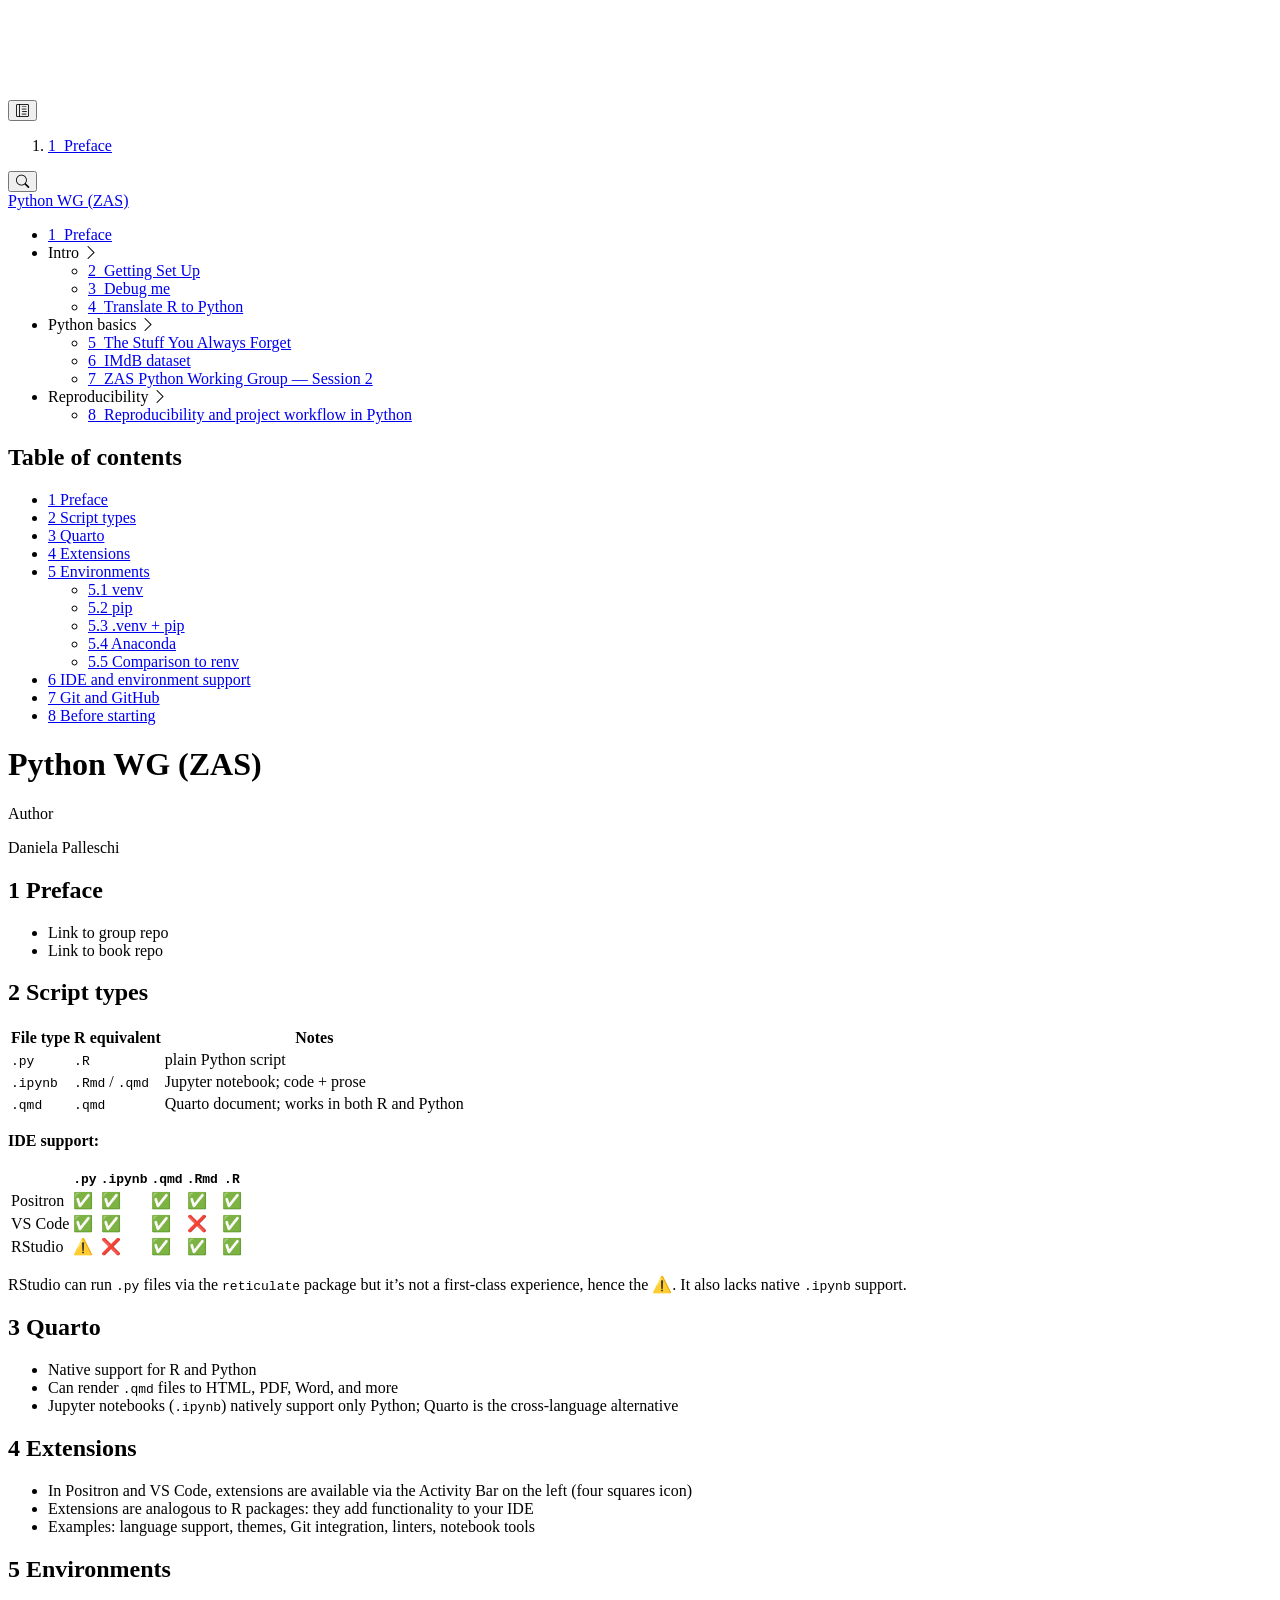
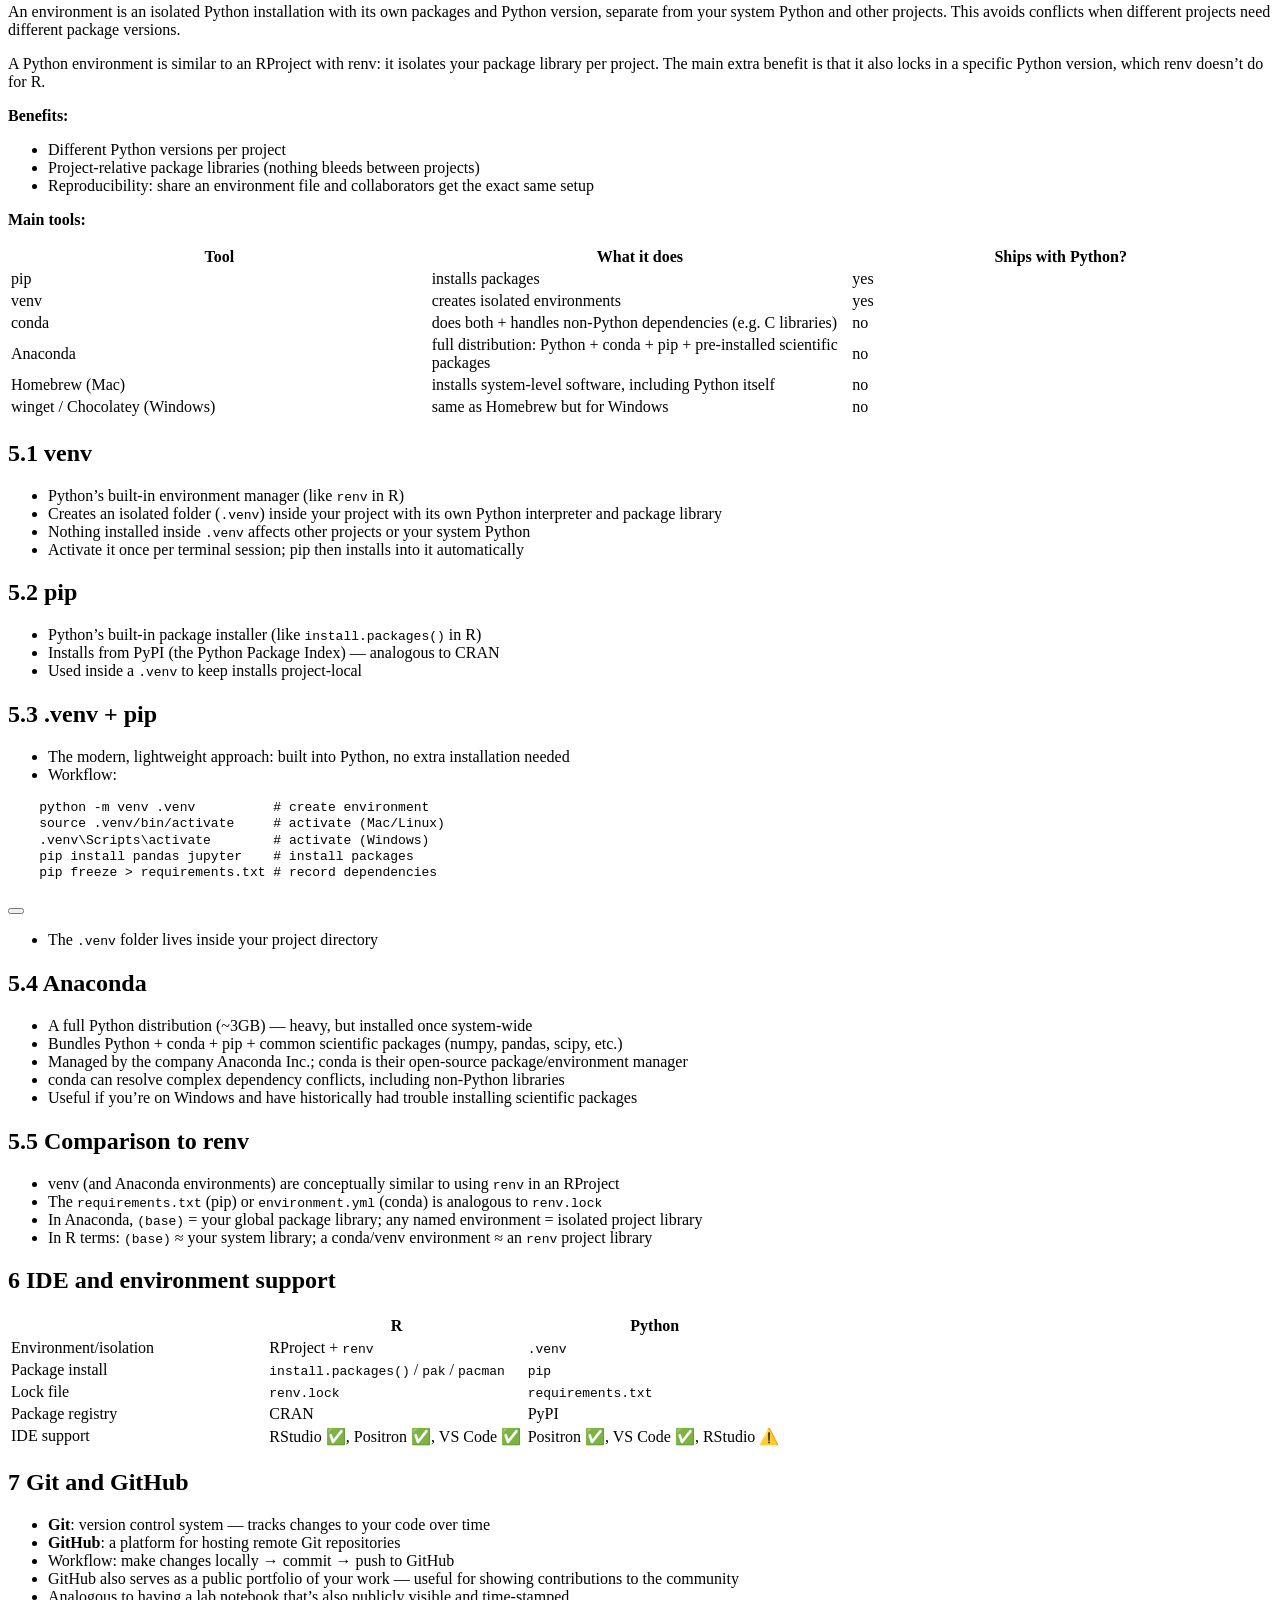
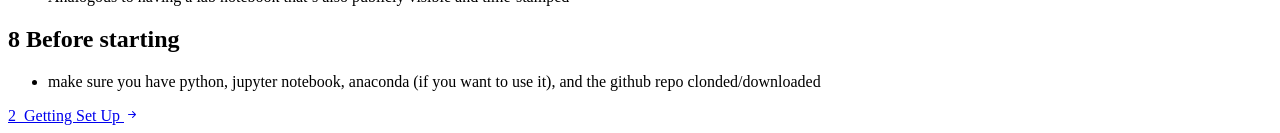
==== commit 0ff99163: "new render" ====
--- a/_book/index.html
+++ b/_book/index.html
@@ -2,7 +2,7 @@
 <html xmlns="http://www.w3.org/1999/xhtml" lang="en" xml:lang="en"><head>
 
 <meta charset="utf-8">
-<meta name="generator" content="quarto-1.5.57">
+<meta name="generator" content="quarto-1.8.27">
 
 <meta name="viewport" content="width=device-width, initial-scale=1.0, user-scalable=yes">
 
@@ -22,8 +22,9 @@
   vertical-align: middle;
 }
 /* CSS for syntax highlighting */
+html { -webkit-text-size-adjust: 100%; }
 pre > code.sourceCode { white-space: pre; position: relative; }
-pre > code.sourceCode > span { line-height: 1.25; }
+pre > code.sourceCode > span { display: inline-block; line-height: 1.25; }
 pre > code.sourceCode > span:empty { height: 1.2em; }
 .sourceCode { overflow: visible; }
 code.sourceCode > span { color: inherit; text-decoration: inherit; }
@@ -34,7 +35,7 @@
 }
 @media print {
 pre > code.sourceCode { white-space: pre-wrap; }
-pre > code.sourceCode > span { display: inline-block; text-indent: -5em; padding-left: 5em; }
+pre > code.sourceCode > span { text-indent: -5em; padding-left: 5em; }
 }
 pre.numberSource code
   { counter-reset: source-line 0; }
@@ -66,15 +67,17 @@
 <script src="site_libs/quarto-search/quarto-search.js"></script>
 <meta name="quarto:offset" content="./">
 <link href="./daniela/01-intro/session1_handout.html" rel="next">
-<script src="site_libs/quarto-html/quarto.js"></script>
+<script src="site_libs/quarto-html/quarto.js" type="module"></script>
+<script src="site_libs/quarto-html/tabsets/tabsets.js" type="module"></script>
+<script src="site_libs/quarto-html/axe/axe-check.js" type="module"></script>
 <script src="site_libs/quarto-html/popper.min.js"></script>
 <script src="site_libs/quarto-html/tippy.umd.min.js"></script>
 <script src="site_libs/quarto-html/anchor.min.js"></script>
 <link href="site_libs/quarto-html/tippy.css" rel="stylesheet">
-<link href="site_libs/quarto-html/quarto-syntax-highlighting.css" rel="stylesheet" id="quarto-text-highlighting-styles">
+<link href="site_libs/quarto-html/quarto-syntax-highlighting-ed96de9b727972fe78a7b5d16c58bf87.css" rel="stylesheet" id="quarto-text-highlighting-styles">
 <script src="site_libs/bootstrap/bootstrap.min.js"></script>
 <link href="site_libs/bootstrap/bootstrap-icons.css" rel="stylesheet">
-<link href="site_libs/bootstrap/bootstrap.min.css" rel="stylesheet" id="quarto-bootstrap" data-mode="light">
+<link href="site_libs/bootstrap/bootstrap-99913b7803b80b0c1d2b970a25816663.min.css" rel="stylesheet" append-hash="true" id="quarto-bootstrap" data-mode="light">
 <script id="quarto-search-options" type="application/json">{
   "location": "sidebar",
   "copy-button": false,
@@ -107,7 +110,7 @@
 <link rel="stylesheet" href="styles.css">
 </head>
 
-<body class="nav-sidebar floating">
+<body class="nav-sidebar floating quarto-light">
 
 <div id="quarto-search-results"></div>
   <header id="quarto-header" class="headroom fixed-top">
@@ -205,6 +208,23 @@
 </li>
       </ul>
   </li>
+        <li class="sidebar-item sidebar-item-section">
+      <div class="sidebar-item-container"> 
+            <a class="sidebar-item-text sidebar-link text-start" data-bs-toggle="collapse" data-bs-target="#quarto-sidebar-section-3" role="navigation" aria-expanded="true">
+ <span class="menu-text">Reproducibility</span></a>
+          <a class="sidebar-item-toggle text-start" data-bs-toggle="collapse" data-bs-target="#quarto-sidebar-section-3" role="navigation" aria-expanded="true" aria-label="Toggle section">
+            <i class="bi bi-chevron-right ms-2"></i>
+          </a> 
+      </div>
+      <ul id="quarto-sidebar-section-3" class="collapse list-unstyled sidebar-section depth1 show">  
+          <li class="sidebar-item">
+  <div class="sidebar-item-container"> 
+  <a href="./daniela/03-reproducibility/reproducibility.html" class="sidebar-item-text sidebar-link">
+ <span class="menu-text"><span class="chapter-number">8</span>&nbsp; <span class="chapter-title">Reproducibility and project workflow in Python</span></span></a>
+  </div>
+</li>
+      </ul>
+  </li>
     </ul>
     </div>
 </nav>
@@ -433,11 +453,11 @@
 <li>The modern, lightweight approach: built into Python, no extra installation needed</li>
 <li>Workflow:</li>
 </ul>
-<div class="sourceCode" id="cb1"><pre class="sourceCode bash code-with-copy"><code class="sourceCode bash"><span id="cb1-1"><a href="#cb1-1" aria-hidden="true" tabindex="-1"></a>    <span class="ex">python</span> <span class="at">-m</span> venv .venv          <span class="co"># create environment</span></span>
+<div class="code-copy-outer-scaffold"><div class="sourceCode" id="cb1"><pre class="sourceCode bash code-with-copy"><code class="sourceCode bash"><span id="cb1-1"><a href="#cb1-1" aria-hidden="true" tabindex="-1"></a>    <span class="ex">python</span> <span class="at">-m</span> venv .venv          <span class="co"># create environment</span></span>
 <span id="cb1-2"><a href="#cb1-2" aria-hidden="true" tabindex="-1"></a>    <span class="bu">source</span> .venv/bin/activate     <span class="co"># activate (Mac/Linux)</span></span>
 <span id="cb1-3"><a href="#cb1-3" aria-hidden="true" tabindex="-1"></a>    <span class="ex">.venv\Scripts\activate</span>        <span class="co"># activate (Windows)</span></span>
 <span id="cb1-4"><a href="#cb1-4" aria-hidden="true" tabindex="-1"></a>    <span class="ex">pip</span> install pandas jupyter    <span class="co"># install packages</span></span>
-<span id="cb1-5"><a href="#cb1-5" aria-hidden="true" tabindex="-1"></a>    <span class="ex">pip</span> freeze <span class="op">&gt;</span> requirements.txt <span class="co"># record dependencies</span></span></code><button title="Copy to Clipboard" class="code-copy-button"><i class="bi"></i></button></pre></div>
+<span id="cb1-5"><a href="#cb1-5" aria-hidden="true" tabindex="-1"></a>    <span class="ex">pip</span> freeze <span class="op">&gt;</span> requirements.txt <span class="co"># record dependencies</span></span></code></pre></div><button title="Copy to Clipboard" class="code-copy-button"><i class="bi"></i></button></div>
 <ul>
 <li>The <code>.venv</code> folder lives inside your project directory</li>
 </ul>
@@ -527,239 +547,243 @@
 
 </main> <!-- /main -->
 <script id="quarto-html-after-body" type="application/javascript">
-window.document.addEventListener("DOMContentLoaded", function (event) {
-  const toggleBodyColorMode = (bsSheetEl) => {
-    const mode = bsSheetEl.getAttribute("data-mode");
-    const bodyEl = window.document.querySelector("body");
-    if (mode === "dark") {
-      bodyEl.classList.add("quarto-dark");
-      bodyEl.classList.remove("quarto-light");
-    } else {
-      bodyEl.classList.add("quarto-light");
-      bodyEl.classList.remove("quarto-dark");
+  window.document.addEventListener("DOMContentLoaded", function (event) {
+    const icon = "";
+    const anchorJS = new window.AnchorJS();
+    anchorJS.options = {
+      placement: 'right',
+      icon: icon
+    };
+    anchorJS.add('.anchored');
+    const isCodeAnnotation = (el) => {
+      for (const clz of el.classList) {
+        if (clz.startsWith('code-annotation-')) {                     
+          return true;
+        }
+      }
+      return false;
     }
-  }
-  const toggleBodyColorPrimary = () => {
-    const bsSheetEl = window.document.querySelector("link#quarto-bootstrap");
-    if (bsSheetEl) {
-      toggleBodyColorMode(bsSheetEl);
+    const onCopySuccess = function(e) {
+      // button target
+      const button = e.trigger;
+      // don't keep focus
+      button.blur();
+      // flash "checked"
+      button.classList.add('code-copy-button-checked');
+      var currentTitle = button.getAttribute("title");
+      button.setAttribute("title", "Copied!");
+      let tooltip;
+      if (window.bootstrap) {
+        button.setAttribute("data-bs-toggle", "tooltip");
+        button.setAttribute("data-bs-placement", "left");
+        button.setAttribute("data-bs-title", "Copied!");
+        tooltip = new bootstrap.Tooltip(button, 
+          { trigger: "manual", 
+            customClass: "code-copy-button-tooltip",
+            offset: [0, -8]});
+        tooltip.show();    
+      }
+      setTimeout(function() {
+        if (tooltip) {
+          tooltip.hide();
+          button.removeAttribute("data-bs-title");
+          button.removeAttribute("data-bs-toggle");
+          button.removeAttribute("data-bs-placement");
+        }
+        button.setAttribute("title", currentTitle);
+        button.classList.remove('code-copy-button-checked');
+      }, 1000);
+      // clear code selection
+      e.clearSelection();
     }
-  }
-  toggleBodyColorPrimary();  
-  const icon = "";
-  const anchorJS = new window.AnchorJS();
-  anchorJS.options = {
-    placement: 'right',
-    icon: icon
-  };
-  anchorJS.add('.anchored');
-  const isCodeAnnotation = (el) => {
-    for (const clz of el.classList) {
-      if (clz.startsWith('code-annotation-')) {                     
-        return true;
-      }
-    }
-    return false;
-  }
-  const onCopySuccess = function(e) {
-    // button target
-    const button = e.trigger;
-    // don't keep focus
-    button.blur();
-    // flash "checked"
-    button.classList.add('code-copy-button-checked');
-    var currentTitle = button.getAttribute("title");
-    button.setAttribute("title", "Copied!");
-    let tooltip;
-    if (window.bootstrap) {
-      button.setAttribute("data-bs-toggle", "tooltip");
-      button.setAttribute("data-bs-placement", "left");
-      button.setAttribute("data-bs-title", "Copied!");
-      tooltip = new bootstrap.Tooltip(button, 
-        { trigger: "manual", 
-          customClass: "code-copy-button-tooltip",
-          offset: [0, -8]});
-      tooltip.show();    
-    }
-    setTimeout(function() {
-      if (tooltip) {
-        tooltip.hide();
-        button.removeAttribute("data-bs-title");
-        button.removeAttribute("data-bs-toggle");
-        button.removeAttribute("data-bs-placement");
-      }
-      button.setAttribute("title", currentTitle);
-      button.classList.remove('code-copy-button-checked');
-    }, 1000);
-    // clear code selection
-    e.clearSelection();
-  }
-  const getTextToCopy = function(trigger) {
-      const codeEl = trigger.previousElementSibling.cloneNode(true);
+    const getTextToCopy = function(trigger) {
+      const outerScaffold = trigger.parentElement.cloneNode(true);
+      const codeEl = outerScaffold.querySelector('code');
       for (const childEl of codeEl.children) {
         if (isCodeAnnotation(childEl)) {
           childEl.remove();
         }
       }
       return codeEl.innerText;
-  }
-  const clipboard = new window.ClipboardJS('.code-copy-button:not([data-in-quarto-modal])', {
-    text: getTextToCopy
-  });
-  clipboard.on('success', onCopySuccess);
-  if (window.document.getElementById('quarto-embedded-source-code-modal')) {
-    // For code content inside modals, clipBoardJS needs to be initialized with a container option
-    // TODO: Check when it could be a function (https://github.com/zenorocha/clipboard.js/issues/860)
-    const clipboardModal = new window.ClipboardJS('.code-copy-button[data-in-quarto-modal]', {
-      text: getTextToCopy,
-      container: window.document.getElementById('quarto-embedded-source-code-modal')
+    }
+    const clipboard = new window.ClipboardJS('.code-copy-button:not([data-in-quarto-modal])', {
+      text: getTextToCopy
     });
-    clipboardModal.on('success', onCopySuccess);
-  }
-    var localhostRegex = new RegExp(/^(?:http|https):\/\/localhost\:?[0-9]*\//);
-    var mailtoRegex = new RegExp(/^mailto:/);
-      var filterRegex = new RegExp('/' + window.location.host + '/');
-    var isInternal = (href) => {
-        return filterRegex.test(href) || localhostRegex.test(href) || mailtoRegex.test(href);
+    clipboard.on('success', onCopySuccess);
+    if (window.document.getElementById('quarto-embedded-source-code-modal')) {
+      const clipboardModal = new window.ClipboardJS('.code-copy-button[data-in-quarto-modal]', {
+        text: getTextToCopy,
+        container: window.document.getElementById('quarto-embedded-source-code-modal')
+      });
+      clipboardModal.on('success', onCopySuccess);
     }
-    // Inspect non-navigation links and adorn them if external
- 	var links = window.document.querySelectorAll('a[href]:not(.nav-link):not(.navbar-brand):not(.toc-action):not(.sidebar-link):not(.sidebar-item-toggle):not(.pagination-link):not(.no-external):not([aria-hidden]):not(.dropdown-item):not(.quarto-navigation-tool):not(.about-link)');
-    for (var i=0; i<links.length; i++) {
-      const link = links[i];
-      if (!isInternal(link.href)) {
-        // undo the damage that might have been done by quarto-nav.js in the case of
-        // links that we want to consider external
-        if (link.dataset.originalHref !== undefined) {
-          link.href = link.dataset.originalHref;
-        }
-      }
+      var localhostRegex = new RegExp(/^(?:http|https):\/\/localhost\:?[0-9]*\//);
+      var mailtoRegex = new RegExp(/^mailto:/);
+        var filterRegex = new RegExp('/' + window.location.host + '/');
+      var isInternal = (href) => {
+          return filterRegex.test(href) || localhostRegex.test(href) || mailtoRegex.test(href);
+      }
+      // Inspect non-navigation links and adorn them if external
+     var links = window.document.querySelectorAll('a[href]:not(.nav-link):not(.navbar-brand):not(.toc-action):not(.sidebar-link):not(.sidebar-item-toggle):not(.pagination-link):not(.no-external):not([aria-hidden]):not(.dropdown-item):not(.quarto-navigation-tool):not(.about-link)');
+      for (var i=0; i<links.length; i++) {
+        const link = links[i];
+        if (!isInternal(link.href)) {
+          // undo the damage that might have been done by quarto-nav.js in the case of
+          // links that we want to consider external
+          if (link.dataset.originalHref !== undefined) {
+            link.href = link.dataset.originalHref;
+          }
+        }
+      }
+    function tippyHover(el, contentFn, onTriggerFn, onUntriggerFn) {
+      const config = {
+        allowHTML: true,
+        maxWidth: 500,
+        delay: 100,
+        arrow: false,
+        appendTo: function(el) {
+            return el.parentElement;
+        },
+        interactive: true,
+        interactiveBorder: 10,
+        theme: 'quarto',
+        placement: 'bottom-start',
+      };
+      if (contentFn) {
+        config.content = contentFn;
+      }
+      if (onTriggerFn) {
+        config.onTrigger = onTriggerFn;
+      }
+      if (onUntriggerFn) {
+        config.onUntrigger = onUntriggerFn;
+      }
+      window.tippy(el, config); 
     }
-  function tippyHover(el, contentFn, onTriggerFn, onUntriggerFn) {
-    const config = {
-      allowHTML: true,
-      maxWidth: 500,
-      delay: 100,
-      arrow: false,
-      appendTo: function(el) {
-          return el.parentElement;
-      },
-      interactive: true,
-      interactiveBorder: 10,
-      theme: 'quarto',
-      placement: 'bottom-start',
-    };
-    if (contentFn) {
-      config.content = contentFn;
+    const noterefs = window.document.querySelectorAll('a[role="doc-noteref"]');
+    for (var i=0; i<noterefs.length; i++) {
+      const ref = noterefs[i];
+      tippyHover(ref, function() {
+        // use id or data attribute instead here
+        let href = ref.getAttribute('data-footnote-href') || ref.getAttribute('href');
+        try { href = new URL(href).hash; } catch {}
+        const id = href.replace(/^#\/?/, "");
+        const note = window.document.getElementById(id);
+        if (note) {
+          return note.innerHTML;
+        } else {
+          return "";
+        }
+      });
     }
-    if (onTriggerFn) {
-      config.onTrigger = onTriggerFn;
-    }
-    if (onUntriggerFn) {
-      config.onUntrigger = onUntriggerFn;
-    }
-    window.tippy(el, config); 
-  }
-  const noterefs = window.document.querySelectorAll('a[role="doc-noteref"]');
-  for (var i=0; i<noterefs.length; i++) {
-    const ref = noterefs[i];
-    tippyHover(ref, function() {
-      // use id or data attribute instead here
-      let href = ref.getAttribute('data-footnote-href') || ref.getAttribute('href');
-      try { href = new URL(href).hash; } catch {}
-      const id = href.replace(/^#\/?/, "");
-      const note = window.document.getElementById(id);
-      if (note) {
-        return note.innerHTML;
+    const xrefs = window.document.querySelectorAll('a.quarto-xref');
+    const processXRef = (id, note) => {
+      // Strip column container classes
+      const stripColumnClz = (el) => {
+        el.classList.remove("page-full", "page-columns");
+        if (el.children) {
+          for (const child of el.children) {
+            stripColumnClz(child);
+          }
+        }
+      }
+      stripColumnClz(note)
+      if (id === null || id.startsWith('sec-')) {
+        // Special case sections, only their first couple elements
+        const container = document.createElement("div");
+        if (note.children && note.children.length > 2) {
+          container.appendChild(note.children[0].cloneNode(true));
+          for (let i = 1; i < note.children.length; i++) {
+            const child = note.children[i];
+            if (child.tagName === "P" && child.innerText === "") {
+              continue;
+            } else {
+              container.appendChild(child.cloneNode(true));
+              break;
+            }
+          }
+          if (window.Quarto?.typesetMath) {
+            window.Quarto.typesetMath(container);
+          }
+          return container.innerHTML
+        } else {
+          if (window.Quarto?.typesetMath) {
+            window.Quarto.typesetMath(note);
+          }
+          return note.innerHTML;
+        }
       } else {
-        return "";
-      }
-    });
-  }
-  const xrefs = window.document.querySelectorAll('a.quarto-xref');
-  const processXRef = (id, note) => {
-    // Strip column container classes
-    const stripColumnClz = (el) => {
-      el.classList.remove("page-full", "page-columns");
-      if (el.children) {
-        for (const child of el.children) {
-          stripColumnClz(child);
-        }
-      }
-    }
-    stripColumnClz(note)
-    if (id === null || id.startsWith('sec-')) {
-      // Special case sections, only their first couple elements
-      const container = document.createElement("div");
-      if (note.children && note.children.length > 2) {
-        container.appendChild(note.children[0].cloneNode(true));
-        for (let i = 1; i < note.children.length; i++) {
-          const child = note.children[i];
-          if (child.tagName === "P" && child.innerText === "") {
-            continue;
-          } else {
-            container.appendChild(child.cloneNode(true));
-            break;
-          }
-        }
-        if (window.Quarto?.typesetMath) {
-          window.Quarto.typesetMath(container);
-        }
-        return container.innerHTML
-      } else {
+        // Remove any anchor links if they are present
+        const anchorLink = note.querySelector('a.anchorjs-link');
+        if (anchorLink) {
+          anchorLink.remove();
+        }
         if (window.Quarto?.typesetMath) {
           window.Quarto.typesetMath(note);
         }
-        return note.innerHTML;
-      }
-    } else {
-      // Remove any anchor links if they are present
-      const anchorLink = note.querySelector('a.anchorjs-link');
-      if (anchorLink) {
-        anchorLink.remove();
-      }
-      if (window.Quarto?.typesetMath) {
-        window.Quarto.typesetMath(note);
-      }
-      // TODO in 1.5, we should make sure this works without a callout special case
-      if (note.classList.contains("callout")) {
-        return note.outerHTML;
-      } else {
-        return note.innerHTML;
+        if (note.classList.contains("callout")) {
+          return note.outerHTML;
+        } else {
+          return note.innerHTML;
+        }
       }
     }
-  }
-  for (var i=0; i<xrefs.length; i++) {
-    const xref = xrefs[i];
-    tippyHover(xref, undefined, function(instance) {
-      instance.disable();
-      let url = xref.getAttribute('href');
-      let hash = undefined; 
-      if (url.startsWith('#')) {
-        hash = url;
-      } else {
-        try { hash = new URL(url).hash; } catch {}
-      }
-      if (hash) {
-        const id = hash.replace(/^#\/?/, "");
-        const note = window.document.getElementById(id);
-        if (note !== null) {
-          try {
-            const html = processXRef(id, note.cloneNode(true));
-            instance.setContent(html);
-          } finally {
-            instance.enable();
-            instance.show();
+    for (var i=0; i<xrefs.length; i++) {
+      const xref = xrefs[i];
+      tippyHover(xref, undefined, function(instance) {
+        instance.disable();
+        let url = xref.getAttribute('href');
+        let hash = undefined; 
+        if (url.startsWith('#')) {
+          hash = url;
+        } else {
+          try { hash = new URL(url).hash; } catch {}
+        }
+        if (hash) {
+          const id = hash.replace(/^#\/?/, "");
+          const note = window.document.getElementById(id);
+          if (note !== null) {
+            try {
+              const html = processXRef(id, note.cloneNode(true));
+              instance.setContent(html);
+            } finally {
+              instance.enable();
+              instance.show();
+            }
+          } else {
+            // See if we can fetch this
+            fetch(url.split('#')[0])
+            .then(res => res.text())
+            .then(html => {
+              const parser = new DOMParser();
+              const htmlDoc = parser.parseFromString(html, "text/html");
+              const note = htmlDoc.getElementById(id);
+              if (note !== null) {
+                const html = processXRef(id, note);
+                instance.setContent(html);
+              } 
+            }).finally(() => {
+              instance.enable();
+              instance.show();
+            });
           }
         } else {
-          // See if we can fetch this
-          fetch(url.split('#')[0])
+          // See if we can fetch a full url (with no hash to target)
+          // This is a special case and we should probably do some content thinning / targeting
+          fetch(url)
           .then(res => res.text())
           .then(html => {
             const parser = new DOMParser();
             const htmlDoc = parser.parseFromString(html, "text/html");
-            const note = htmlDoc.getElementById(id);
+            const note = htmlDoc.querySelector('main.content');
             if (note !== null) {
-              const html = processXRef(id, note);
+              // This should only happen for chapter cross references
+              // (since there is no id in the URL)
+              // remove the first header
+              if (note.children.length > 0 && note.children[0].tagName === "HEADER") {
+                note.children[0].remove();
+              }
+              const html = processXRef(null, note);
               instance.setContent(html);
             } 
           }).finally(() => {
@@ -767,185 +791,161 @@
             instance.show();
           });
         }
-      } else {
-        // See if we can fetch a full url (with no hash to target)
-        // This is a special case and we should probably do some content thinning / targeting
-        fetch(url)
-        .then(res => res.text())
-        .then(html => {
-          const parser = new DOMParser();
-          const htmlDoc = parser.parseFromString(html, "text/html");
-          const note = htmlDoc.querySelector('main.content');
-          if (note !== null) {
-            // This should only happen for chapter cross references
-            // (since there is no id in the URL)
-            // remove the first header
-            if (note.children.length > 0 && note.children[0].tagName === "HEADER") {
-              note.children[0].remove();
-            }
-            const html = processXRef(null, note);
-            instance.setContent(html);
-          } 
-        }).finally(() => {
-          instance.enable();
-          instance.show();
-        });
-      }
-    }, function(instance) {
-    });
-  }
-      let selectedAnnoteEl;
-      const selectorForAnnotation = ( cell, annotation) => {
-        let cellAttr = 'data-code-cell="' + cell + '"';
-        let lineAttr = 'data-code-annotation="' +  annotation + '"';
-        const selector = 'span[' + cellAttr + '][' + lineAttr + ']';
-        return selector;
-      }
-      const selectCodeLines = (annoteEl) => {
-        const doc = window.document;
-        const targetCell = annoteEl.getAttribute("data-target-cell");
-        const targetAnnotation = annoteEl.getAttribute("data-target-annotation");
-        const annoteSpan = window.document.querySelector(selectorForAnnotation(targetCell, targetAnnotation));
-        const lines = annoteSpan.getAttribute("data-code-lines").split(",");
-        const lineIds = lines.map((line) => {
-          return targetCell + "-" + line;
-        })
-        let top = null;
-        let height = null;
-        let parent = null;
-        if (lineIds.length > 0) {
-            //compute the position of the single el (top and bottom and make a div)
-            const el = window.document.getElementById(lineIds[0]);
-            top = el.offsetTop;
-            height = el.offsetHeight;
-            parent = el.parentElement.parentElement;
-          if (lineIds.length > 1) {
-            const lastEl = window.document.getElementById(lineIds[lineIds.length - 1]);
-            const bottom = lastEl.offsetTop + lastEl.offsetHeight;
-            height = bottom - top;
-          }
-          if (top !== null && height !== null && parent !== null) {
-            // cook up a div (if necessary) and position it 
-            let div = window.document.getElementById("code-annotation-line-highlight");
-            if (div === null) {
-              div = window.document.createElement("div");
-              div.setAttribute("id", "code-annotation-line-highlight");
-              div.style.position = 'absolute';
-              parent.appendChild(div);
-            }
-            div.style.top = top - 2 + "px";
-            div.style.height = height + 4 + "px";
-            div.style.left = 0;
-            let gutterDiv = window.document.getElementById("code-annotation-line-highlight-gutter");
-            if (gutterDiv === null) {
-              gutterDiv = window.document.createElement("div");
-              gutterDiv.setAttribute("id", "code-annotation-line-highlight-gutter");
-              gutterDiv.style.position = 'absolute';
-              const codeCell = window.document.getElementById(targetCell);
-              const gutter = codeCell.querySelector('.code-annotation-gutter');
-              gutter.appendChild(gutterDiv);
-            }
-            gutterDiv.style.top = top - 2 + "px";
-            gutterDiv.style.height = height + 4 + "px";
-          }
-          selectedAnnoteEl = annoteEl;
-        }
-      };
-      const unselectCodeLines = () => {
-        const elementsIds = ["code-annotation-line-highlight", "code-annotation-line-highlight-gutter"];
-        elementsIds.forEach((elId) => {
-          const div = window.document.getElementById(elId);
-          if (div) {
-            div.remove();
-          }
-        });
-        selectedAnnoteEl = undefined;
-      };
-        // Handle positioning of the toggle
-    window.addEventListener(
-      "resize",
-      throttle(() => {
-        elRect = undefined;
-        if (selectedAnnoteEl) {
-          selectCodeLines(selectedAnnoteEl);
-        }
-      }, 10)
-    );
-    function throttle(fn, ms) {
-    let throttle = false;
-    let timer;
-      return (...args) => {
-        if(!throttle) { // first call gets through
-            fn.apply(this, args);
-            throttle = true;
-        } else { // all the others get throttled
-            if(timer) clearTimeout(timer); // cancel #2
-            timer = setTimeout(() => {
-              fn.apply(this, args);
-              timer = throttle = false;
-            }, ms);
-        }
-      };
-    }
-      // Attach click handler to the DT
-      const annoteDls = window.document.querySelectorAll('dt[data-target-cell]');
-      for (const annoteDlNode of annoteDls) {
-        annoteDlNode.addEventListener('click', (event) => {
-          const clickedEl = event.target;
-          if (clickedEl !== selectedAnnoteEl) {
-            unselectCodeLines();
-            const activeEl = window.document.querySelector('dt[data-target-cell].code-annotation-active');
-            if (activeEl) {
-              activeEl.classList.remove('code-annotation-active');
-            }
-            selectCodeLines(clickedEl);
-            clickedEl.classList.add('code-annotation-active');
-          } else {
-            // Unselect the line
-            unselectCodeLines();
-            clickedEl.classList.remove('code-annotation-active');
-          }
-        });
-      }
-  const findCites = (el) => {
-    const parentEl = el.parentElement;
-    if (parentEl) {
-      const cites = parentEl.dataset.cites;
-      if (cites) {
-        return {
-          el,
-          cites: cites.split(' ')
-        };
-      } else {
-        return findCites(el.parentElement)
-      }
-    } else {
-      return undefined;
-    }
-  };
-  var bibliorefs = window.document.querySelectorAll('a[role="doc-biblioref"]');
-  for (var i=0; i<bibliorefs.length; i++) {
-    const ref = bibliorefs[i];
-    const citeInfo = findCites(ref);
-    if (citeInfo) {
-      tippyHover(citeInfo.el, function() {
-        var popup = window.document.createElement('div');
-        citeInfo.cites.forEach(function(cite) {
-          var citeDiv = window.document.createElement('div');
-          citeDiv.classList.add('hanging-indent');
-          citeDiv.classList.add('csl-entry');
-          var biblioDiv = window.document.getElementById('ref-' + cite);
-          if (biblioDiv) {
-            citeDiv.innerHTML = biblioDiv.innerHTML;
-          }
-          popup.appendChild(citeDiv);
-        });
-        return popup.innerHTML;
+      }, function(instance) {
       });
     }
-  }
-});
-</script>
+        let selectedAnnoteEl;
+        const selectorForAnnotation = ( cell, annotation) => {
+          let cellAttr = 'data-code-cell="' + cell + '"';
+          let lineAttr = 'data-code-annotation="' +  annotation + '"';
+          const selector = 'span[' + cellAttr + '][' + lineAttr + ']';
+          return selector;
+        }
+        const selectCodeLines = (annoteEl) => {
+          const doc = window.document;
+          const targetCell = annoteEl.getAttribute("data-target-cell");
+          const targetAnnotation = annoteEl.getAttribute("data-target-annotation");
+          const annoteSpan = window.document.querySelector(selectorForAnnotation(targetCell, targetAnnotation));
+          const lines = annoteSpan.getAttribute("data-code-lines").split(",");
+          const lineIds = lines.map((line) => {
+            return targetCell + "-" + line;
+          })
+          let top = null;
+          let height = null;
+          let parent = null;
+          if (lineIds.length > 0) {
+              //compute the position of the single el (top and bottom and make a div)
+              const el = window.document.getElementById(lineIds[0]);
+              top = el.offsetTop;
+              height = el.offsetHeight;
+              parent = el.parentElement.parentElement;
+            if (lineIds.length > 1) {
+              const lastEl = window.document.getElementById(lineIds[lineIds.length - 1]);
+              const bottom = lastEl.offsetTop + lastEl.offsetHeight;
+              height = bottom - top;
+            }
+            if (top !== null && height !== null && parent !== null) {
+              // cook up a div (if necessary) and position it 
+              let div = window.document.getElementById("code-annotation-line-highlight");
+              if (div === null) {
+                div = window.document.createElement("div");
+                div.setAttribute("id", "code-annotation-line-highlight");
+                div.style.position = 'absolute';
+                parent.appendChild(div);
+              }
+              div.style.top = top - 2 + "px";
+              div.style.height = height + 4 + "px";
+              div.style.left = 0;
+              let gutterDiv = window.document.getElementById("code-annotation-line-highlight-gutter");
+              if (gutterDiv === null) {
+                gutterDiv = window.document.createElement("div");
+                gutterDiv.setAttribute("id", "code-annotation-line-highlight-gutter");
+                gutterDiv.style.position = 'absolute';
+                const codeCell = window.document.getElementById(targetCell);
+                const gutter = codeCell.querySelector('.code-annotation-gutter');
+                gutter.appendChild(gutterDiv);
+              }
+              gutterDiv.style.top = top - 2 + "px";
+              gutterDiv.style.height = height + 4 + "px";
+            }
+            selectedAnnoteEl = annoteEl;
+          }
+        };
+        const unselectCodeLines = () => {
+          const elementsIds = ["code-annotation-line-highlight", "code-annotation-line-highlight-gutter"];
+          elementsIds.forEach((elId) => {
+            const div = window.document.getElementById(elId);
+            if (div) {
+              div.remove();
+            }
+          });
+          selectedAnnoteEl = undefined;
+        };
+          // Handle positioning of the toggle
+      window.addEventListener(
+        "resize",
+        throttle(() => {
+          elRect = undefined;
+          if (selectedAnnoteEl) {
+            selectCodeLines(selectedAnnoteEl);
+          }
+        }, 10)
+      );
+      function throttle(fn, ms) {
+      let throttle = false;
+      let timer;
+        return (...args) => {
+          if(!throttle) { // first call gets through
+              fn.apply(this, args);
+              throttle = true;
+          } else { // all the others get throttled
+              if(timer) clearTimeout(timer); // cancel #2
+              timer = setTimeout(() => {
+                fn.apply(this, args);
+                timer = throttle = false;
+              }, ms);
+          }
+        };
+      }
+        // Attach click handler to the DT
+        const annoteDls = window.document.querySelectorAll('dt[data-target-cell]');
+        for (const annoteDlNode of annoteDls) {
+          annoteDlNode.addEventListener('click', (event) => {
+            const clickedEl = event.target;
+            if (clickedEl !== selectedAnnoteEl) {
+              unselectCodeLines();
+              const activeEl = window.document.querySelector('dt[data-target-cell].code-annotation-active');
+              if (activeEl) {
+                activeEl.classList.remove('code-annotation-active');
+              }
+              selectCodeLines(clickedEl);
+              clickedEl.classList.add('code-annotation-active');
+            } else {
+              // Unselect the line
+              unselectCodeLines();
+              clickedEl.classList.remove('code-annotation-active');
+            }
+          });
+        }
+    const findCites = (el) => {
+      const parentEl = el.parentElement;
+      if (parentEl) {
+        const cites = parentEl.dataset.cites;
+        if (cites) {
+          return {
+            el,
+            cites: cites.split(' ')
+          };
+        } else {
+          return findCites(el.parentElement)
+        }
+      } else {
+        return undefined;
+      }
+    };
+    var bibliorefs = window.document.querySelectorAll('a[role="doc-biblioref"]');
+    for (var i=0; i<bibliorefs.length; i++) {
+      const ref = bibliorefs[i];
+      const citeInfo = findCites(ref);
+      if (citeInfo) {
+        tippyHover(citeInfo.el, function() {
+          var popup = window.document.createElement('div');
+          citeInfo.cites.forEach(function(cite) {
+            var citeDiv = window.document.createElement('div');
+            citeDiv.classList.add('hanging-indent');
+            citeDiv.classList.add('csl-entry');
+            var biblioDiv = window.document.getElementById('ref-' + cite);
+            if (biblioDiv) {
+              citeDiv.innerHTML = biblioDiv.innerHTML;
+            }
+            popup.appendChild(citeDiv);
+          });
+          return popup.innerHTML;
+        });
+      }
+    }
+  });
+  </script>
 <nav class="page-navigation">
   <div class="nav-page nav-page-previous">
   </div>
